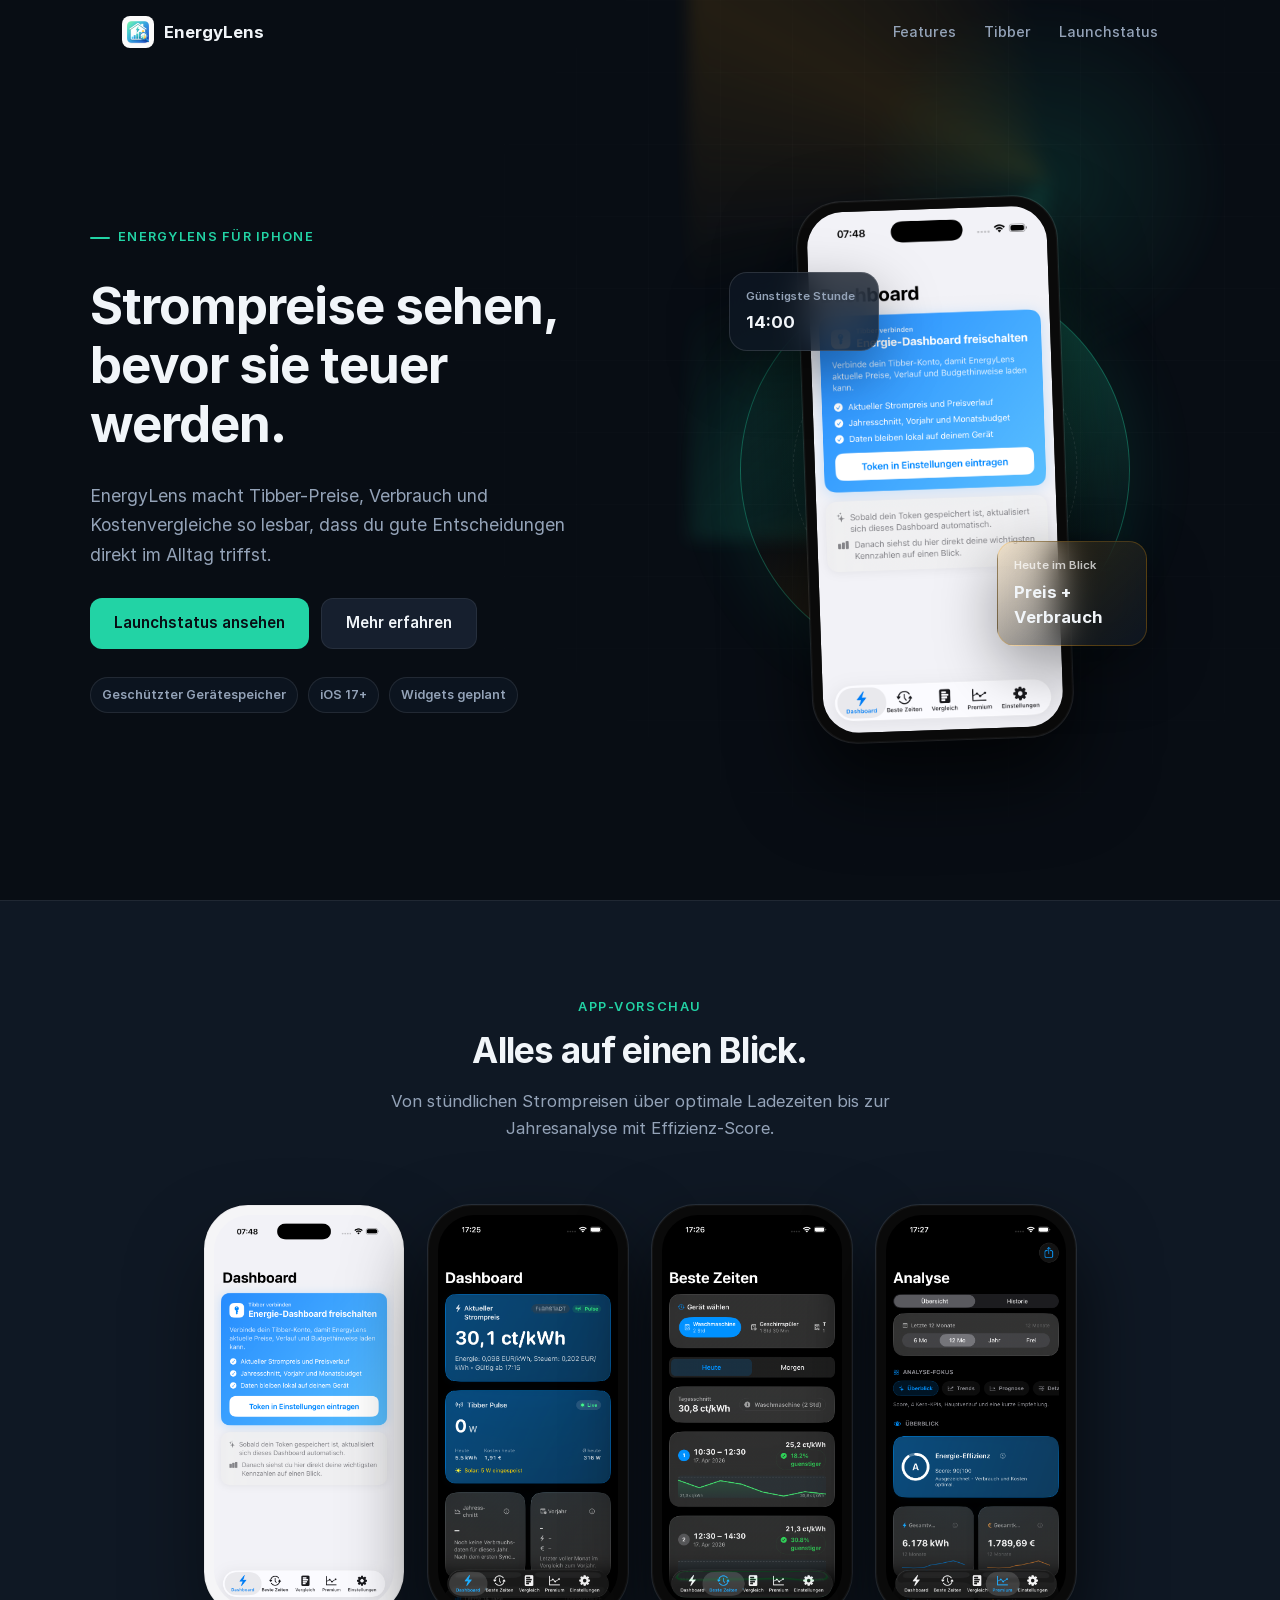
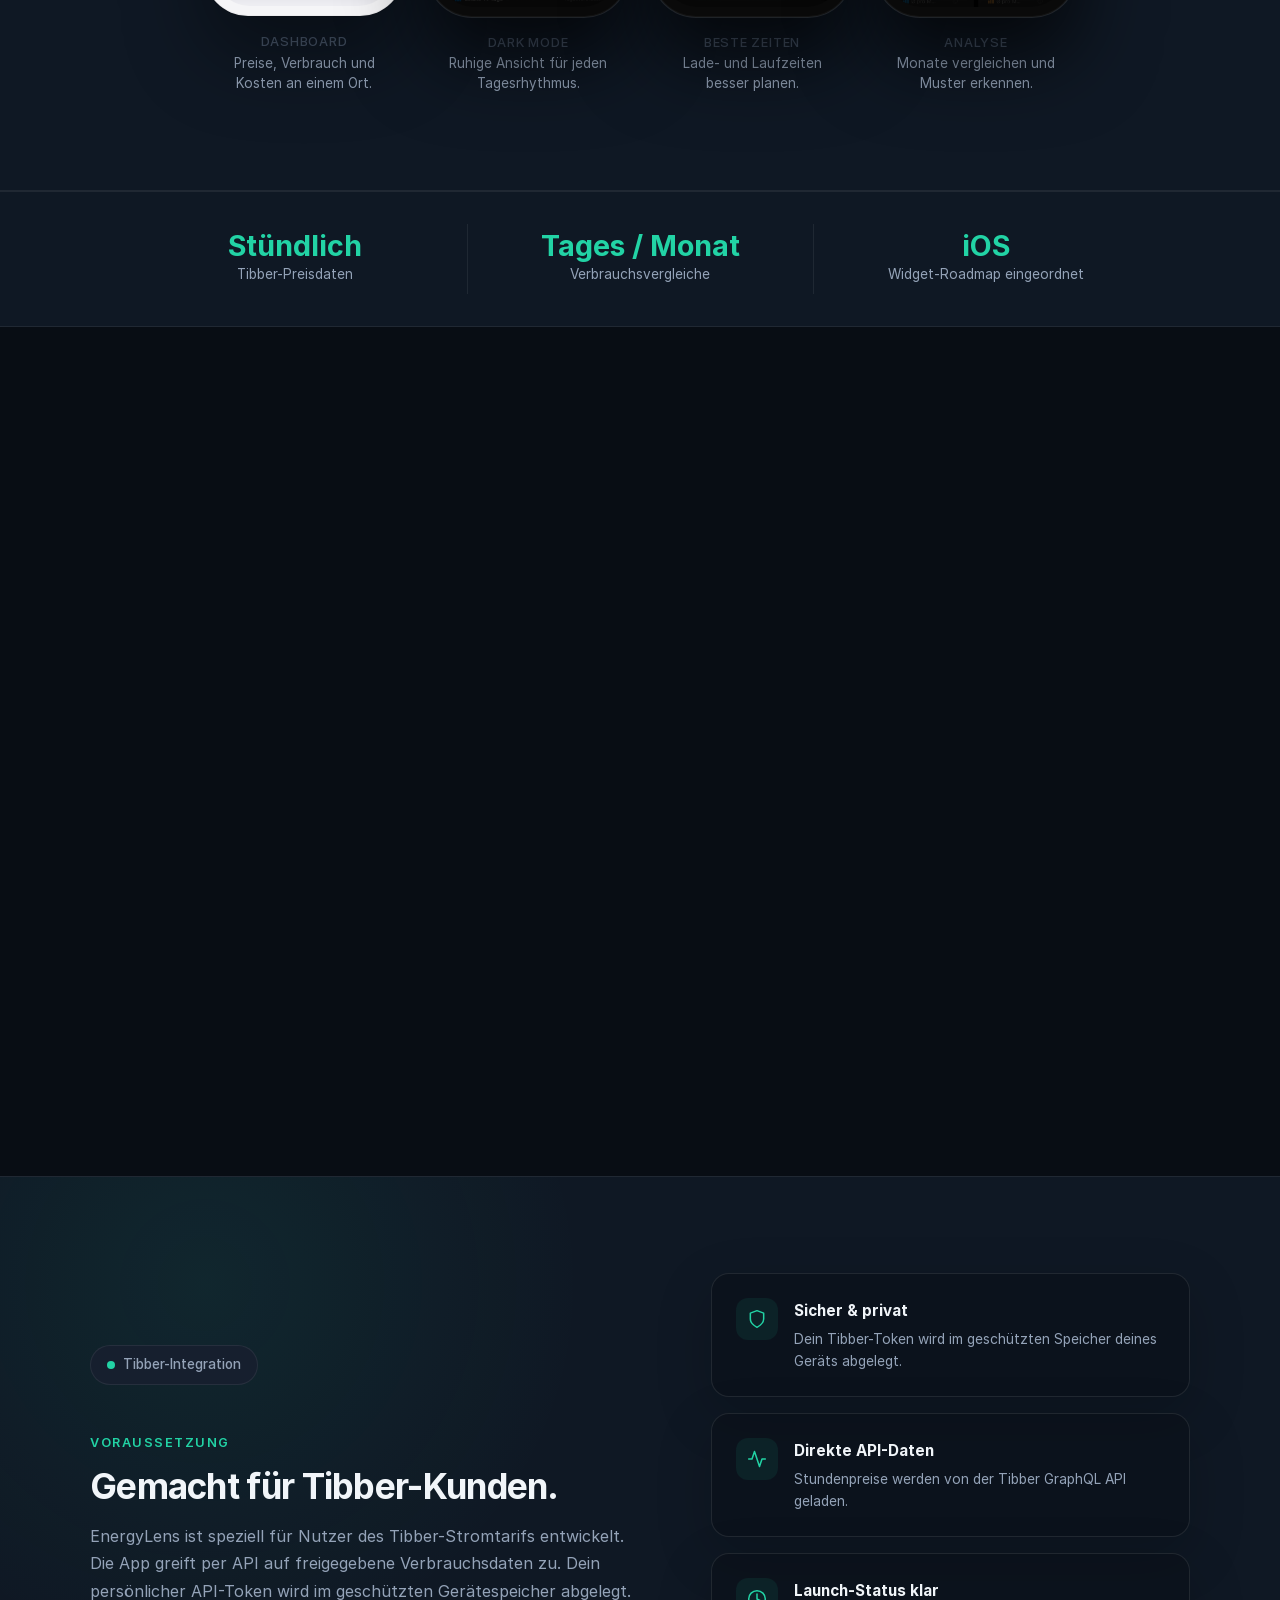
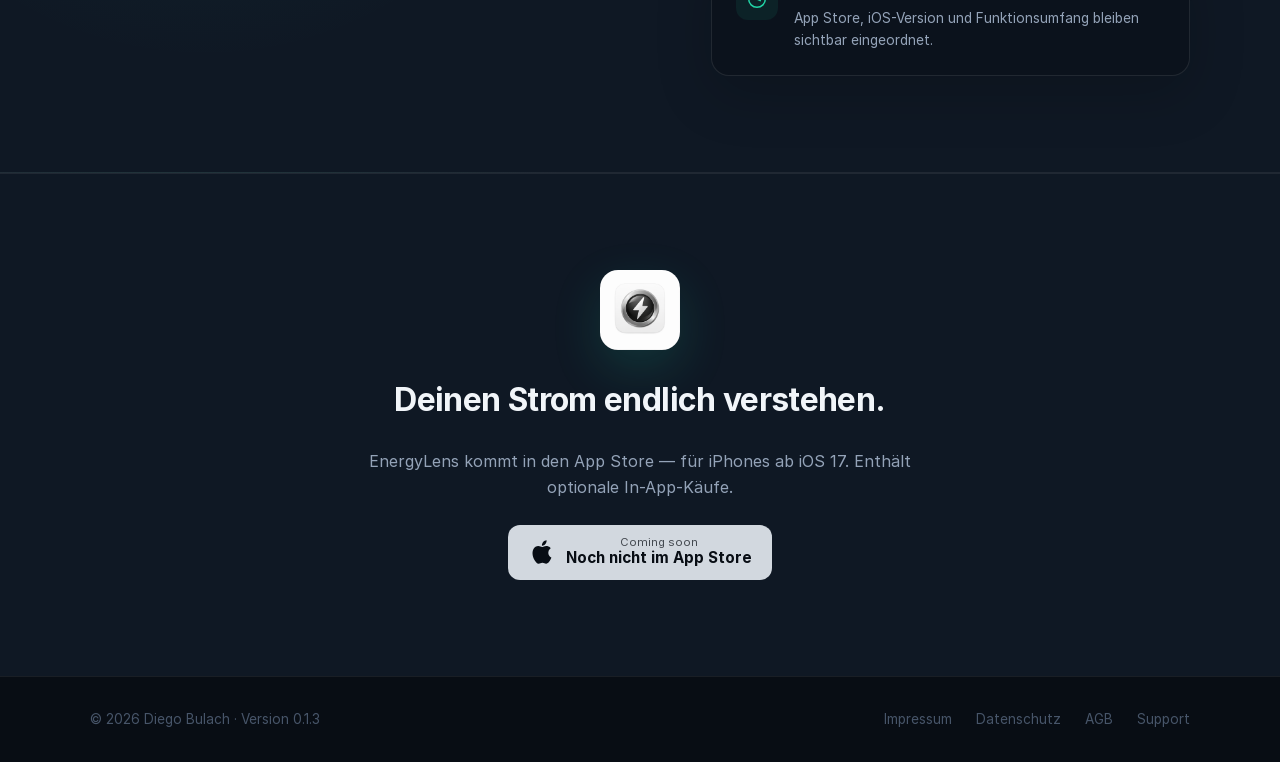
==== site/index.html @ 40bb43a6 "Landingpage für Release 0.1.3 absichern" ====
<!DOCTYPE html>
<html lang="de">
  <head>
    <meta charset="UTF-8" />
    <meta name="viewport" content="width=device-width, initial-scale=1.0" />
    <title>EnergyLens — Strompreise und Verbrauch verstehen</title>
    <meta name="description" content="EnergyLens bereitet stündliche Tibber-Preise sowie Verbrauchs- und Kostendaten verständlich auf. Die iPhone-App befindet sich vor dem App-Store-Launch." />
    <meta name="robots" content="index, follow" />
    <link rel="icon" href="./assets/images/app-icon-new.png" type="image/png" />
    <link rel="apple-touch-icon" sizes="180x180" href="/apple-touch-icon.png" />

    <meta property="og:type" content="website" />
    <meta property="og:title" content="EnergyLens — Strompreise verstehen" />
    <meta property="og:description" content="Stündliche Tibber-Preise, Verbrauch und Kosten verständlich aufbereitet. EnergyLens für iPhone ist noch nicht im App Store." />
    <meta property="og:locale" content="de_DE" />
    <meta property="og:image" content="./assets/images/energylens-social-preview.png" />
    <meta property="og:image:width" content="1200" />
    <meta property="og:image:height" content="630" />
    <meta property="og:image:alt" content="EnergyLens App-Icon und Dashboard auf dunkelblauem Hintergrund" />
    <meta name="twitter:card" content="summary_large_image" />
    <meta name="twitter:title" content="EnergyLens — Strompreise verstehen" />
    <meta name="twitter:description" content="Stündliche Tibber-Preise, Verbrauch und Kosten verständlich aufbereitet." />
    <meta name="twitter:image" content="./assets/images/energylens-social-preview.png" />

    <link rel="stylesheet" href="./assets/css/styles.css" />
  </head>
  <body>
    <header class="site-nav" id="nav">
      <div class="site-nav__inner">
        <a class="nav-brand" href="./" aria-label="EnergyLens Startseite">
          <img src="./assets/images/app-icon-new.png" alt="EnergyLens Icon" />
          <span>EnergyLens</span>
        </a>
        <nav class="nav-links" aria-label="Hauptnavigation">
          <a href="#features">Features</a>
          <a href="#tibber">Tibber</a>
          <a href="#launch-status">Launchstatus</a>
        </nav>
      </div>
    </header>

    <main>
      <!-- Hero -->
      <section class="hero">
        <div class="hero-inner">
          <div class="hero-copy">
            <span class="hero-eyebrow">EnergyLens für iPhone</span>
            <h1>Strompreise sehen, bevor sie teuer werden.</h1>
            <p class="hero-sub">
              EnergyLens macht Tibber-Preise, Verbrauch und Kostenvergleiche
              so lesbar, dass du gute Entscheidungen direkt im Alltag triffst.
            </p>
            <div class="hero-actions">
              <a class="button button-primary" href="#launch-status">Launchstatus ansehen</a>
              <a class="button button-secondary" href="#features">Mehr erfahren</a>
            </div>
            <div class="hero-proof" aria-label="Produktvertrauen">
              <span>Geschützter Gerätespeicher</span>
              <span>iOS 17+</span>
              <span>Widgets geplant</span>
            </div>
          </div>
          <div class="hero-visual">
            <div class="hero-device-stage">
              <div class="hero-meter-card hero-meter-card--price">
                <span>Günstigste Stunde</span>
                <strong>14:00</strong>
              </div>
              <div class="hero-meter-card hero-meter-card--saving">
                <span>Heute im Blick</span>
                <strong>Preis + Verbrauch</strong>
              </div>
              <div class="phone-frame hero-phone">
                <img class="phone-screenshot" src="./assets/images/screenshot-dashboard.png" alt="EnergyLens Dashboard" />
              </div>
            </div>
          </div>
        </div>
      </section>

      <!-- App Preview -->
      <section class="section preview-section">
        <div class="section-inner">
          <div class="section-header reveal">
            <p class="section-kicker">App-Vorschau</p>
            <h2>Alles auf einen Blick.</h2>
            <p class="section-subtitle">Von stündlichen Strompreisen über optimale Ladezeiten bis zur Jahresanalyse mit Effizienz-Score.</p>
          </div>
          <div class="preview-grid reveal">
            <div class="preview-item">
              <div class="phone-frame phone-light">
                <img class="phone-screenshot" src="./assets/images/screenshot-dashboard.png" alt="EnergyLens Light Mode" />
              </div>
              <div class="preview-copy">
                <p class="preview-label">Dashboard</p>
                <span>Preise, Verbrauch und Kosten an einem Ort.</span>
              </div>
            </div>
            <div class="preview-item">
              <div class="phone-frame">
                <img class="phone-screenshot" src="./assets/images/screenshot-dashboard-dark.png" alt="EnergyLens Dark Mode" />
              </div>
              <div class="preview-copy">
                <p class="preview-label">Dark Mode</p>
                <span>Ruhige Ansicht für jeden Tagesrhythmus.</span>
              </div>
            </div>
            <div class="preview-item">
              <div class="phone-frame">
                <img class="phone-screenshot" src="./assets/images/screenshot-beste-zeiten.png" alt="EnergyLens Beste Zeiten" />
              </div>
              <div class="preview-copy">
                <p class="preview-label">Beste Zeiten</p>
                <span>Lade- und Laufzeiten besser planen.</span>
              </div>
            </div>
            <div class="preview-item">
              <div class="phone-frame">
                <img class="phone-screenshot" src="./assets/images/screenshot-analyse.png" alt="EnergyLens Analyse" />
              </div>
              <div class="preview-copy">
                <p class="preview-label">Analyse</p>
                <span>Monate vergleichen und Muster erkennen.</span>
              </div>
            </div>
          </div>
        </div>
      </section>

      <!-- Stats -->
      <div class="stats-bar">
        <div class="stats-bar__inner">
          <div class="stat-item">
            <span class="stat-number">Stündlich</span>
            <span class="stat-label">Tibber-Preisdaten</span>
          </div>
          <div class="stat-item">
            <span class="stat-number">Tages / Monat</span>
            <span class="stat-label">Verbrauchsvergleiche</span>
          </div>
          <div class="stat-item">
            <span class="stat-number">iOS</span>
            <span class="stat-label">Widget-Roadmap eingeordnet</span>
          </div>
        </div>
      </div>

      <!-- Features -->
      <section class="section" id="features">
        <div class="section-inner">
          <div class="section-header reveal">
            <p class="section-kicker">Features</p>
            <h2>Alles was du über deinen Strom wissen musst.</h2>
            <p class="section-subtitle">
              Keine Ingenieurskenntnisse nötig — EnergyLens übersetzt
              deine Energiedaten in klare, verständliche Einblicke.
            </p>
          </div>
          <div class="feature-grid">
            <article class="feature-card reveal">
              <div class="feature-icon">
                <svg viewBox="0 0 24 24"><polyline points="22 12 18 12 15 21 9 3 6 12 2 12"/></svg>
              </div>
              <h3>Stündliche Strompreise</h3>
              <p>Die von Tibber bereitgestellten Stundenpreise im Blick — damit du weißt, wann Strom günstig ist und wann du lieber wartest.</p>
            </article>
            <article class="feature-card reveal">
              <div class="feature-icon">
                <svg viewBox="0 0 24 24"><rect x="3" y="3" width="18" height="18" rx="2"/><path d="M3 9h18M9 21V9"/></svg>
              </div>
              <h3>Klare Visualisierungen</h3>
              <p>Verbrauch und Kosten als übersichtliche Charts — kein Zahlendschungel, sondern sofort lesbare Diagramme.</p>
            </article>
            <article class="feature-card reveal">
              <div class="feature-icon">
                <svg viewBox="0 0 24 24"><path d="M8 6h13M8 12h13M8 18h13M3 6h.01M3 12h.01M3 18h.01"/></svg>
              </div>
              <h3>Tages- und Monatsvergleiche</h3>
              <p>Wie entwickeln sich deine Kosten? Vergleiche Tage, Wochen und Monate auf einen Blick und erkenne Muster früh.</p>
            </article>
            <article class="feature-card reveal">
              <div class="feature-icon">
                <svg viewBox="0 0 24 24"><rect x="2" y="3" width="20" height="14" rx="2"/><path d="M8 21h8M12 17v4"/></svg>
              </div>
              <h3>Widgets in Planung</h3>
              <p>Homescreen-Widgets für Strompreis und Tagesverbrauch sind als nächster Ausbau geplant und werden klar als Roadmap geführt.</p>
            </article>
          </div>
        </div>
      </section>

      <!-- Tibber Integration -->
      <section class="section trust-section" id="tibber">
        <div class="section-inner">
          <div class="trust-layout">
            <div class="reveal">
              <div class="integration-badge">
                <span class="dot"></span>
                Tibber-Integration
              </div>
              <p class="section-kicker">Voraussetzung</p>
              <h2>Gemacht für Tibber-Kunden.</h2>
              <p class="trust-copy">
                EnergyLens ist speziell für Nutzer des Tibber-Stromtarifs entwickelt.
                Die App greift per API auf freigegebene Verbrauchsdaten zu. Dein
                persönlicher API-Token wird im geschützten Gerätespeicher abgelegt.
              </p>
            </div>
            <div class="trust-card-stack reveal">
              <div class="trust-card">
                <div class="trust-icon">
                  <svg width="20" height="20" viewBox="0 0 24 24" fill="none" stroke="var(--accent)" stroke-width="1.8" stroke-linecap="round" stroke-linejoin="round"><path d="M12 22s8-4 8-10V5l-8-3-8 3v7c0 6 8 10 8 10z"/></svg>
                </div>
                <div>
                  <strong>Sicher & privat</strong>
                  <p>Dein Tibber-Token wird im geschützten Speicher deines Geräts abgelegt.</p>
                </div>
              </div>
              <div class="trust-card">
                <div class="trust-icon">
                  <svg width="20" height="20" viewBox="0 0 24 24" fill="none" stroke="var(--accent)" stroke-width="1.8" stroke-linecap="round" stroke-linejoin="round"><polyline points="22 12 18 12 15 21 9 3 6 12 2 12"/></svg>
                </div>
                <div>
                  <strong>Direkte API-Daten</strong>
                  <p>Stundenpreise werden von der Tibber GraphQL API geladen.</p>
                </div>
              </div>
              <div class="trust-card">
                <div class="trust-icon">
                  <svg width="20" height="20" viewBox="0 0 24 24" fill="none" stroke="var(--accent)" stroke-width="1.8" stroke-linecap="round" stroke-linejoin="round"><circle cx="12" cy="12" r="10"/><polyline points="12 6 12 12 16 14"/></svg>
                </div>
                <div>
                  <strong>Launch-Status klar</strong>
                  <p>App Store, iOS-Version und Funktionsumfang bleiben sichtbar eingeordnet.</p>
                </div>
              </div>
            </div>
          </div>
        </div>
      </section>

      <!-- CTA -->
      <section class="cta-section" id="launch-status">
        <div class="cta-inner reveal">
          <img class="cta-icon" src="./assets/images/app-icon.png" alt="EnergyLens" />
          <h2>Deinen Strom endlich verstehen.</h2>
          <p>EnergyLens kommt in den App Store — für iPhones ab iOS 17. Enthält optionale In-App-Käufe.</p>
          <span class="app-store-btn app-store-btn--disabled" role="status" aria-label="EnergyLens ist noch nicht im App Store">
            <svg width="28" height="28" viewBox="0 0 24 24" fill="currentColor" aria-hidden="true">
              <path d="M18.71 19.5c-.83 1.24-1.71 2.45-3.05 2.47-1.34.03-1.77-.79-3.29-.79-1.53 0-2 .77-3.27.82-1.31.05-2.3-1.32-3.14-2.53C4.25 17 2.94 12.45 4.7 9.39c.87-1.52 2.43-2.48 4.12-2.51 1.28-.02 2.5.87 3.29.87.78 0 2.26-1.07 3.8-.91.65.03 2.47.26 3.64 1.98-.09.06-2.17 1.28-2.15 3.81.03 3.02 2.65 4.03 2.68 4.04-.03.07-.42 1.44-1.38 2.83M13 3.5c.73-.83 1.94-1.46 2.94-1.5.13 1.17-.34 2.35-1.04 3.19-.69.85-1.83 1.51-2.95 1.42-.15-1.15.41-2.35 1.05-3.11z"/>
            </svg>
            <div class="btn-label">
              <span class="btn-sub">Coming soon</span>
              <span class="btn-main">Noch nicht im App Store</span>
            </div>
          </span>
        </div>
      </section>
    </main>

    <footer class="site-footer">
      <div class="site-footer__inner">
        <span class="footer-brand">© 2026 Diego Bulach · Version 0.1.3</span>
        <nav class="footer-links" aria-label="Rechtliches">
          <a href="https://flowhrzn.ai/legal/impressum.html">Impressum</a>
          <a href="https://flowhrzn.ai/legal/datenschutz.html">Datenschutz</a>
          <a href="https://flowhrzn.ai/legal/agb.html">AGB</a>
          <a href="./support.html">Support</a>
        </nav>
      </div>
    </footer>

    <script>
      const nav = document.getElementById('nav');
      window.addEventListener('scroll', () => {
        nav.classList.toggle('scrolled', window.scrollY > 32);
      }, { passive: true });

      const observer = new IntersectionObserver(
        (entries) => entries.forEach(e => {
          if (e.isIntersecting) { e.target.classList.add('is-visible'); observer.unobserve(e.target); }
        }),
        { threshold: 0.1 }
      );
      document.querySelectorAll('.reveal').forEach(el => observer.observe(el));
    </script>
  </body>
</html>
---- site/assets/css/styles.css ----
@font-face { font-family: 'Inter'; src: url('../fonts/Inter-Regular.woff2') format('woff2'); font-weight: 400; font-display: swap; }
@font-face { font-family: 'Inter'; src: url('../fonts/Inter-Medium.woff2') format('woff2'); font-weight: 500; font-display: swap; }
@font-face { font-family: 'Inter'; src: url('../fonts/Inter-SemiBold.woff2') format('woff2'); font-weight: 600; font-display: swap; }
@font-face { font-family: 'Inter'; src: url('../fonts/Inter-Bold.woff2') format('woff2'); font-weight: 700; font-display: swap; }

*, *::before, *::after { box-sizing: border-box; margin: 0; padding: 0; }

:root {
  --bg:        #080d14;
  --surface:   #0f1824;
  --surface-2: #161f2e;
  --border:    rgba(255,255,255,0.07);
  --text:      #f1f5f9;
  --text-2:    #94a3b8;
  --muted:     #475569;
  --accent:    #22d3a5;
  --accent-dk: #16a37e;
  --accent-bg: rgba(34,211,165,0.08);
  --accent-line: rgba(34,211,165,0.36);
  --warm:      #f59e0b;
  --warm-bg:   rgba(245,158,11,0.12);
  --font: 'Inter', system-ui, -apple-system, sans-serif;
}

html { scroll-behavior: smooth; }

body {
  background: var(--bg);
  color: var(--text);
  font-family: var(--font);
  font-size: 1rem;
  line-height: 1.6;
  -webkit-font-smoothing: antialiased;
}

/* ── Nav ── */
.site-nav {
  position: fixed;
  top: 0; left: 0; right: 0;
  z-index: 100;
  transition: background 0.3s, border-color 0.3s;
}
.site-nav.scrolled {
  background: rgba(8,13,20,0.85);
  backdrop-filter: blur(16px);
  -webkit-backdrop-filter: blur(16px);
  border-bottom: 1px solid var(--border);
}
.site-nav__inner {
  max-width: 1100px;
  margin: 0 auto;
  padding: 0 32px;
  height: 64px;
  display: flex;
  align-items: center;
  justify-content: space-between;
}
.nav-brand {
  display: flex;
  align-items: center;
  gap: 10px;
  text-decoration: none;
}
.nav-brand img { width: 32px; height: 32px; border-radius: 8px; }
.nav-brand span { font-weight: 700; font-size: 1.05rem; color: var(--text); }
.nav-links {
  display: flex;
  align-items: center;
  gap: 28px;
}
.nav-links a {
  text-decoration: none;
  font-size: 0.9rem;
  font-weight: 500;
  color: var(--text-2);
  transition: color 0.2s;
}
.nav-links a:hover { color: var(--text); }

/* ── Buttons ── */
.button {
  display: inline-flex;
  align-items: center;
  gap: 8px;
  padding: 12px 24px;
  border-radius: 12px;
  font-weight: 600;
  font-size: 0.95rem;
  text-decoration: none;
  border: none;
  cursor: pointer;
  transition: all 0.2s;
}
.button-primary {
  background: var(--accent);
  color: #080d14;
}
.button-primary:hover { background: var(--accent-dk); transform: translateY(-1px); }
.button-secondary {
  background: var(--surface-2);
  color: var(--text);
  border: 1px solid var(--border);
}
.button-secondary:hover { border-color: rgba(255,255,255,0.15); transform: translateY(-1px); }

/* ── Hero ── */
.hero {
  min-height: 100vh;
  display: flex;
  align-items: center;
  position: relative;
  overflow: hidden;
  padding: 120px 32px 80px;
}
.hero::before {
  content: '';
  position: absolute;
  inset: -20% -10% auto auto;
  width: min(720px, 80vw);
  aspect-ratio: 1;
  background:
    radial-gradient(circle at 50% 50%, rgba(34,211,165,0.16), transparent 36%),
    conic-gradient(from 165deg, transparent 0deg, rgba(34,211,165,0.22) 44deg, transparent 86deg, rgba(245,158,11,0.16) 132deg, transparent 190deg);
  filter: blur(8px);
  opacity: 0.72;
  pointer-events: none;
}
.hero::after {
  content: '';
  position: absolute;
  inset: 0;
  background:
    linear-gradient(rgba(255,255,255,0.025) 1px, transparent 1px),
    linear-gradient(90deg, rgba(255,255,255,0.025) 1px, transparent 1px);
  background-size: 72px 72px;
  mask-image: radial-gradient(circle at 72% 40%, black 0%, transparent 58%);
  pointer-events: none;
}
.hero-glow {
  position: absolute;
  top: -200px; left: 50%;
  transform: translateX(-50%);
  width: 800px; height: 600px;
  background: radial-gradient(ellipse at center, rgba(34,211,165,0.12) 0%, transparent 70%);
  pointer-events: none;
}
.hero-inner {
  max-width: 1100px;
  margin: 0 auto;
  display: grid;
  grid-template-columns: 1fr 1fr;
  gap: 80px;
  align-items: center;
  width: 100%;
  position: relative;
  z-index: 1;
}
.hero-copy { display: flex; flex-direction: column; gap: 28px; }
.hero-eyebrow {
  display: inline-flex;
  align-items: center;
  gap: 8px;
  font-size: 0.8rem;
  font-weight: 600;
  letter-spacing: 0.1em;
  text-transform: uppercase;
  color: var(--accent);
}
.hero-eyebrow::before {
  content: '';
  width: 20px; height: 2px;
  background: var(--accent);
  border-radius: 2px;
}
.hero h1 {
  font-size: clamp(2.2rem, 4vw, 3.2rem);
  font-weight: 700;
  line-height: 1.15;
  letter-spacing: -0.02em;
}
.hero h1 em {
  font-style: normal;
  color: var(--accent);
}
.hero-sub {
  font-size: 1.1rem;
  color: var(--text-2);
  line-height: 1.7;
  max-width: 480px;
}
.hero-actions { display: flex; gap: 12px; flex-wrap: wrap; }

.hero-proof {
  display: flex;
  flex-wrap: wrap;
  gap: 10px;
  max-width: 520px;
}
.hero-proof span {
  display: inline-flex;
  align-items: center;
  min-height: 34px;
  padding: 7px 11px;
  border: 1px solid rgba(255,255,255,0.09);
  border-radius: 999px;
  background: rgba(15,24,36,0.72);
  color: var(--text-2);
  font-size: 0.78rem;
  font-weight: 600;
}

.app-store-btn {
  display: inline-flex;
  align-items: center;
  gap: 10px;
  background: var(--text);
  color: var(--bg);
  padding: 12px 20px;
  border-radius: 12px;
  text-decoration: none;
  transition: all 0.2s;
}
.app-store-btn:hover { transform: translateY(-1px); opacity: 0.9; }
.app-store-btn--disabled {
  cursor: default;
  background: color-mix(in srgb, var(--text) 82%, var(--muted));
}
.app-store-btn--disabled:hover { transform: none; opacity: 1; }
.app-store-btn .btn-label { display: flex; flex-direction: column; }
.app-store-btn .btn-sub { font-size: 0.7rem; font-weight: 400; opacity: 0.7; line-height: 1; }
.app-store-btn .btn-main { font-size: 0.95rem; font-weight: 700; line-height: 1.3; }

.support-page {
  min-height: calc(100vh - 150px);
  padding: 150px 24px 80px;
}
.support-card {
  width: min(720px, 100%);
  margin: 0 auto;
  padding: clamp(28px, 5vw, 56px);
  border: 1px solid var(--border);
  border-radius: 24px;
  background: var(--surface);
}
.support-card h1 { margin: 12px 0 18px; font-size: clamp(2.2rem, 6vw, 4rem); }
.support-card p { color: var(--text-2); line-height: 1.7; }
.support-card .button { margin-top: 18px; }

.hero-visual {
  display: flex;
  justify-content: center;
  align-items: center;
  position: relative;
}
.hero-device-stage {
  position: relative;
  width: min(420px, 100%);
  min-height: 560px;
  display: flex;
  align-items: center;
  justify-content: center;
}
.hero-device-stage::before,
.hero-device-stage::after {
  content: '';
  position: absolute;
  inset: 50% auto auto 50%;
  transform: translate(-50%, -50%);
  border-radius: 50%;
  pointer-events: none;
}
.hero-device-stage::before {
  width: 390px;
  aspect-ratio: 1;
  border: 1px solid var(--accent-line);
  background:
    radial-gradient(circle at 50% 50%, rgba(34,211,165,0.12), transparent 57%),
    conic-gradient(from 24deg, rgba(34,211,165,0.32), transparent 28%, rgba(245,158,11,0.18), transparent 64%, rgba(34,211,165,0.24));
  box-shadow: 0 0 70px rgba(34,211,165,0.12);
}
.hero-device-stage::after {
  width: 285px;
  aspect-ratio: 1;
  border: 1px dashed rgba(255,255,255,0.12);
}
.hero-phone {
  width: 282px;
  transform: rotate(-2deg);
}
.hero-meter-card {
  position: absolute;
  z-index: 3;
  width: 150px;
  padding: 14px 16px;
  border: 1px solid rgba(255,255,255,0.12);
  border-radius: 18px;
  background: rgba(15,24,36,0.78);
  backdrop-filter: blur(18px);
  -webkit-backdrop-filter: blur(18px);
  box-shadow: 0 22px 60px rgba(0,0,0,0.36);
}
.hero-meter-card span {
  display: block;
  color: var(--text-2);
  font-size: 0.72rem;
  font-weight: 600;
  margin-bottom: 5px;
}
.hero-meter-card strong {
  color: var(--text);
  font-size: 1.05rem;
  line-height: 1.25;
}
.hero-meter-card--price {
  top: 82px;
  left: 4px;
}
.hero-meter-card--saving {
  right: -2px;
  bottom: 104px;
  border-color: rgba(245,158,11,0.24);
  background: linear-gradient(135deg, rgba(245,158,11,0.16), rgba(15,24,36,0.82));
}
.hero-meter-card--saving span {
  color: rgba(255,255,255,0.72);
}
.phone-mockup {
  position: relative;
  display: flex;
  justify-content: center;
}
.phone-glow {
  position: absolute;
  top: 10%; left: 50%;
  transform: translateX(-50%);
  width: 300px; height: 400px;
  background: radial-gradient(ellipse at center, rgba(34,211,165,0.18) 0%, transparent 70%);
  pointer-events: none;
  animation: pulse-glow 3s ease-in-out infinite;
}
@keyframes pulse-glow {
  0%, 100% { opacity: 0.6; }
  50% { opacity: 1; }
}
.phone-frame {
  position: relative;
  z-index: 1;
  width: 260px;
  background: #0a0a0a;
  border-radius: 44px;
  padding: 10px;
  box-shadow:
    0 0 0 1px rgba(255,255,255,0.1),
    0 40px 80px rgba(0,0,0,0.7),
    inset 0 0 0 1px rgba(255,255,255,0.04);
}
.phone-screenshot {
  width: 100%;
  border-radius: 36px;
  display: block;
}

/* ── App Preview ── */
.preview-section {
  padding-top: 0;
  background: var(--surface);
  border-top: 1px solid var(--border);
  border-bottom: 1px solid var(--border);
}
.preview-grid {
  display: flex;
  justify-content: center;
  gap: 24px;
  flex-wrap: wrap;
}
.preview-item {
  display: flex;
  flex-direction: column;
  align-items: center;
  gap: 16px;
}
.preview-item .phone-frame {
  width: 200px;
}
.phone-light {
  background: #f5f5f7;
  box-shadow:
    0 0 0 1px rgba(0,0,0,0.1),
    0 40px 80px rgba(0,0,0,0.4),
    inset 0 0 0 1px rgba(0,0,0,0.04);
}
.preview-label {
  font-size: 0.8rem;
  font-weight: 500;
  color: var(--muted);
  letter-spacing: 0.06em;
  text-transform: uppercase;
}
.preview-copy {
  text-align: center;
  max-width: 180px;
}
.preview-copy span {
  display: block;
  color: var(--text-2);
  font-size: 0.84rem;
  line-height: 1.5;
}

/* ── Stats bar ── */
.stats-bar {
  background: var(--surface);
  border-top: 1px solid var(--border);
  border-bottom: 1px solid var(--border);
}
.stats-bar__inner {
  max-width: 1100px;
  margin: 0 auto;
  padding: 32px;
  display: grid;
  grid-template-columns: repeat(3, 1fr);
  gap: 0;
}
.stat-item {
  display: flex;
  flex-direction: column;
  align-items: center;
  gap: 4px;
  padding: 8px 0;
}
.stat-item + .stat-item {
  border-left: 1px solid var(--border);
}
.stat-number {
  font-size: 1.8rem;
  font-weight: 700;
  color: var(--accent);
  line-height: 1;
}
.stat-label {
  font-size: 0.85rem;
  color: var(--text-2);
  text-align: center;
}

/* ── Sections ── */
.section {
  padding: 96px 32px;
}
.section-inner {
  max-width: 1100px;
  margin: 0 auto;
}
.section-header {
  text-align: center;
  margin-bottom: 64px;
}
.section-kicker {
  font-size: 0.8rem;
  font-weight: 600;
  letter-spacing: 0.12em;
  text-transform: uppercase;
  color: var(--accent);
  margin-bottom: 12px;
}
.section h2 {
  font-size: clamp(1.6rem, 3vw, 2.2rem);
  font-weight: 700;
  letter-spacing: -0.02em;
  line-height: 1.2;
}
.section-subtitle {
  margin-top: 16px;
  font-size: 1.05rem;
  color: var(--text-2);
  max-width: 560px;
  margin-left: auto;
  margin-right: auto;
}

/* ── Feature grid ── */
.feature-grid {
  display: grid;
  grid-template-columns: repeat(2, 1fr);
  gap: 20px;
}
.feature-card {
  background: var(--surface);
  border: 1px solid var(--border);
  border-radius: 20px;
  padding: 32px;
  transition: border-color 0.2s, transform 0.2s;
}
.feature-card:hover {
  border-color: rgba(34,211,165,0.25);
  transform: translateY(-2px);
}
.feature-icon {
  width: 44px; height: 44px;
  background: var(--accent-bg);
  border-radius: 12px;
  display: flex;
  align-items: center;
  justify-content: center;
  margin-bottom: 20px;
}
.feature-icon svg {
  width: 22px; height: 22px;
  stroke: var(--accent);
  fill: none;
  stroke-width: 1.8;
  stroke-linecap: round;
  stroke-linejoin: round;
}
.feature-card h3 {
  font-size: 1.05rem;
  font-weight: 600;
  margin-bottom: 10px;
}
.feature-card p {
  font-size: 0.9rem;
  color: var(--text-2);
  line-height: 1.65;
}

/* ── Tibber badge ── */
.integration-badge {
  display: inline-flex;
  align-items: center;
  gap: 8px;
  background: var(--surface-2);
  border: 1px solid var(--border);
  border-radius: 100px;
  padding: 8px 16px;
  font-size: 0.85rem;
  font-weight: 500;
  color: var(--text-2);
  margin-bottom: 48px;
}
.integration-badge span.dot {
  width: 8px; height: 8px;
  border-radius: 50%;
  background: var(--accent);
  flex-shrink: 0;
}
.trust-section {
  background:
    radial-gradient(circle at 16% 18%, rgba(34,211,165,0.08), transparent 32%),
    var(--surface);
  border-top: 1px solid var(--border);
  border-bottom: 1px solid var(--border);
}
.trust-layout {
  display: grid;
  grid-template-columns: minmax(0, 1fr) minmax(320px, 0.86fr);
  gap: 64px;
  align-items: center;
}
.trust-copy {
  color: var(--text-2);
  line-height: 1.7;
  margin-top: 16px;
}
.trust-card-stack {
  display: flex;
  flex-direction: column;
  gap: 16px;
}
.trust-card {
  display: flex;
  gap: 16px;
  align-items: flex-start;
  padding: 24px;
  border: 1px solid rgba(255,255,255,0.09);
  border-radius: 18px;
  background: rgba(8,13,20,0.42);
  box-shadow: 0 18px 56px rgba(0,0,0,0.18);
}
.trust-icon {
  width: 42px;
  height: 42px;
  border-radius: 12px;
  background: var(--accent-bg);
  display: flex;
  align-items: center;
  justify-content: center;
  flex-shrink: 0;
}
.trust-card strong {
  font-size: 0.95rem;
}
.trust-card p {
  color: var(--text-2);
  font-size: 0.86rem;
  margin-top: 4px;
}

/* ── CTA section ── */
.cta-section {
  background: var(--surface);
  border-top: 1px solid var(--border);
}
.cta-inner {
  max-width: 680px;
  margin: 0 auto;
  padding: 96px 32px;
  text-align: center;
  display: flex;
  flex-direction: column;
  align-items: center;
  gap: 24px;
}
.cta-inner h2 {
  font-size: clamp(1.6rem, 3vw, 2rem);
  font-weight: 700;
  letter-spacing: -0.02em;
}
.cta-inner p { color: var(--text-2); font-size: 1rem; }
.cta-icon {
  width: 80px;
  height: 80px;
  border-radius: 18px;
  box-shadow: 0 18px 50px rgba(34,211,165,0.16);
}

/* ── Footer ── */
.site-footer {
  border-top: 1px solid var(--border);
  padding: 32px;
}
.site-footer__inner {
  max-width: 1100px;
  margin: 0 auto;
  display: flex;
  align-items: center;
  justify-content: space-between;
  gap: 16px;
  flex-wrap: wrap;
}
.footer-brand { font-size: 0.85rem; color: var(--muted); }
.footer-links { display: flex; gap: 24px; flex-wrap: wrap; }
.footer-links a {
  text-decoration: none;
  font-size: 0.85rem;
  color: var(--muted);
  transition: color 0.2s;
}
.footer-links a:hover { color: var(--text-2); }

/* ── Scroll reveal ── */
.reveal {
  opacity: 0;
  transform: translateY(24px);
  transition: opacity 0.6s ease, transform 0.6s ease;
}
.reveal.is-visible {
  opacity: 1;
  transform: none;
}

/* ── Responsive ── */
@media (max-width: 768px) {
  .hero-inner { grid-template-columns: 1fr; gap: 48px; text-align: center; }
  .hero-copy { align-items: center; }
  .hero-sub { text-align: center; }
  .hero-visual { order: -1; }
  .hero-device-stage { min-height: 460px; width: min(360px, 100%); }
  .hero-device-stage::before { width: 320px; }
  .hero-device-stage::after { width: 230px; }
  .hero-phone { width: 228px; }
  .hero-meter-card { width: 132px; padding: 11px 12px; }
  .hero-meter-card--price { top: 50px; left: 0; }
  .hero-meter-card--saving { right: 0; bottom: 72px; }
  .hero-proof { justify-content: center; }
  .app-icon { width: 160px; height: 160px; border-radius: 36px; }
  .feature-grid { grid-template-columns: 1fr; }
  .trust-layout { grid-template-columns: 1fr; gap: 40px; }
  .trust-section .reveal { text-align: left; }
  .stats-bar__inner { grid-template-columns: 1fr; gap: 24px; }
  .stat-item + .stat-item { border-left: none; border-top: 1px solid var(--border); padding-top: 24px; }
  .site-nav__inner { padding: 0 20px; }
  .section { padding: 64px 20px; }
  .nav-links { gap: 16px; }
}

@media (max-width: 460px) {
  .hero { padding-left: 20px; padding-right: 20px; }
  .hero-actions { justify-content: center; }
  .hero-device-stage { min-height: 420px; }
  .hero-meter-card {
    position: relative;
    inset: auto;
    width: 100%;
    max-width: 228px;
  }
  .hero-meter-card--price,
  .hero-meter-card--saving {
    position: absolute;
    left: 50%;
    right: auto;
    transform: translateX(-50%);
  }
  .hero-meter-card--price { top: 0; }
  .hero-meter-card--saving { bottom: 0; }
  .phone-frame { border-radius: 36px; }
  .phone-screenshot { border-radius: 28px; }
  .nav-links { display: none; }
}
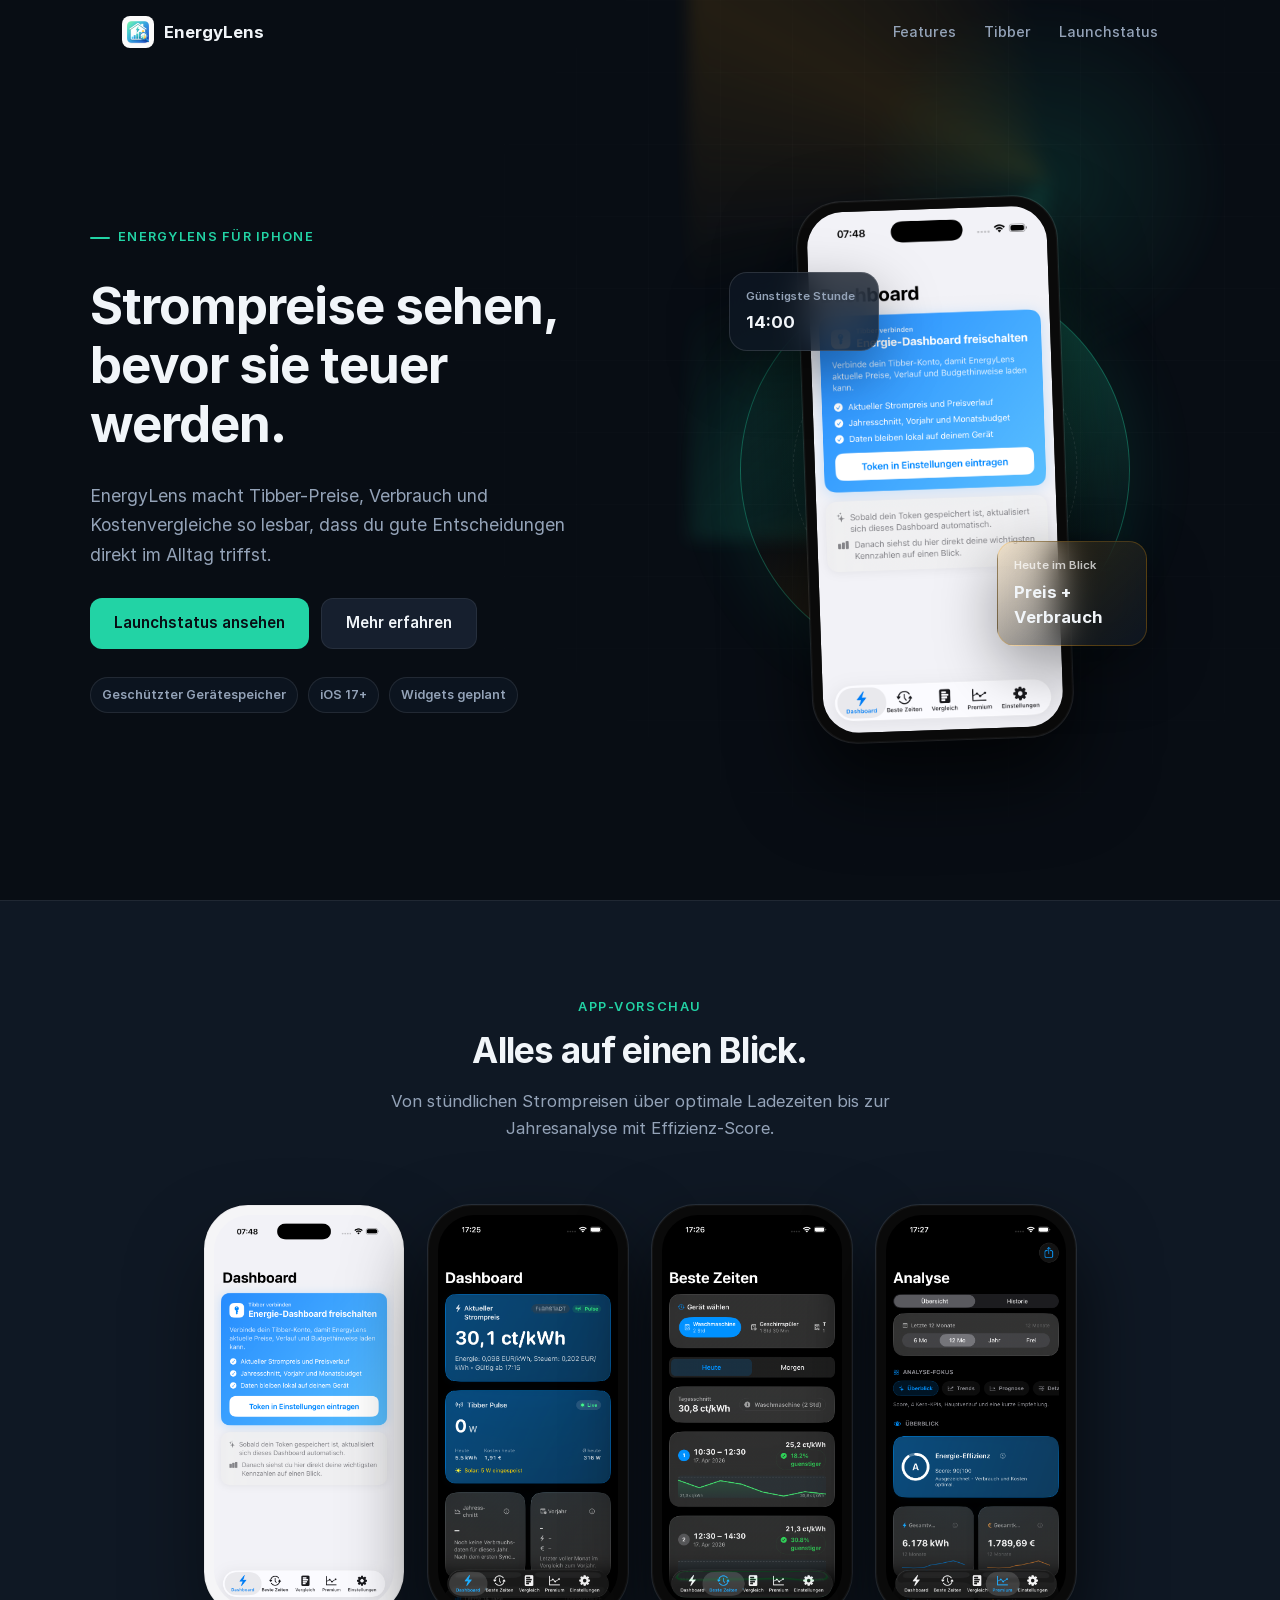
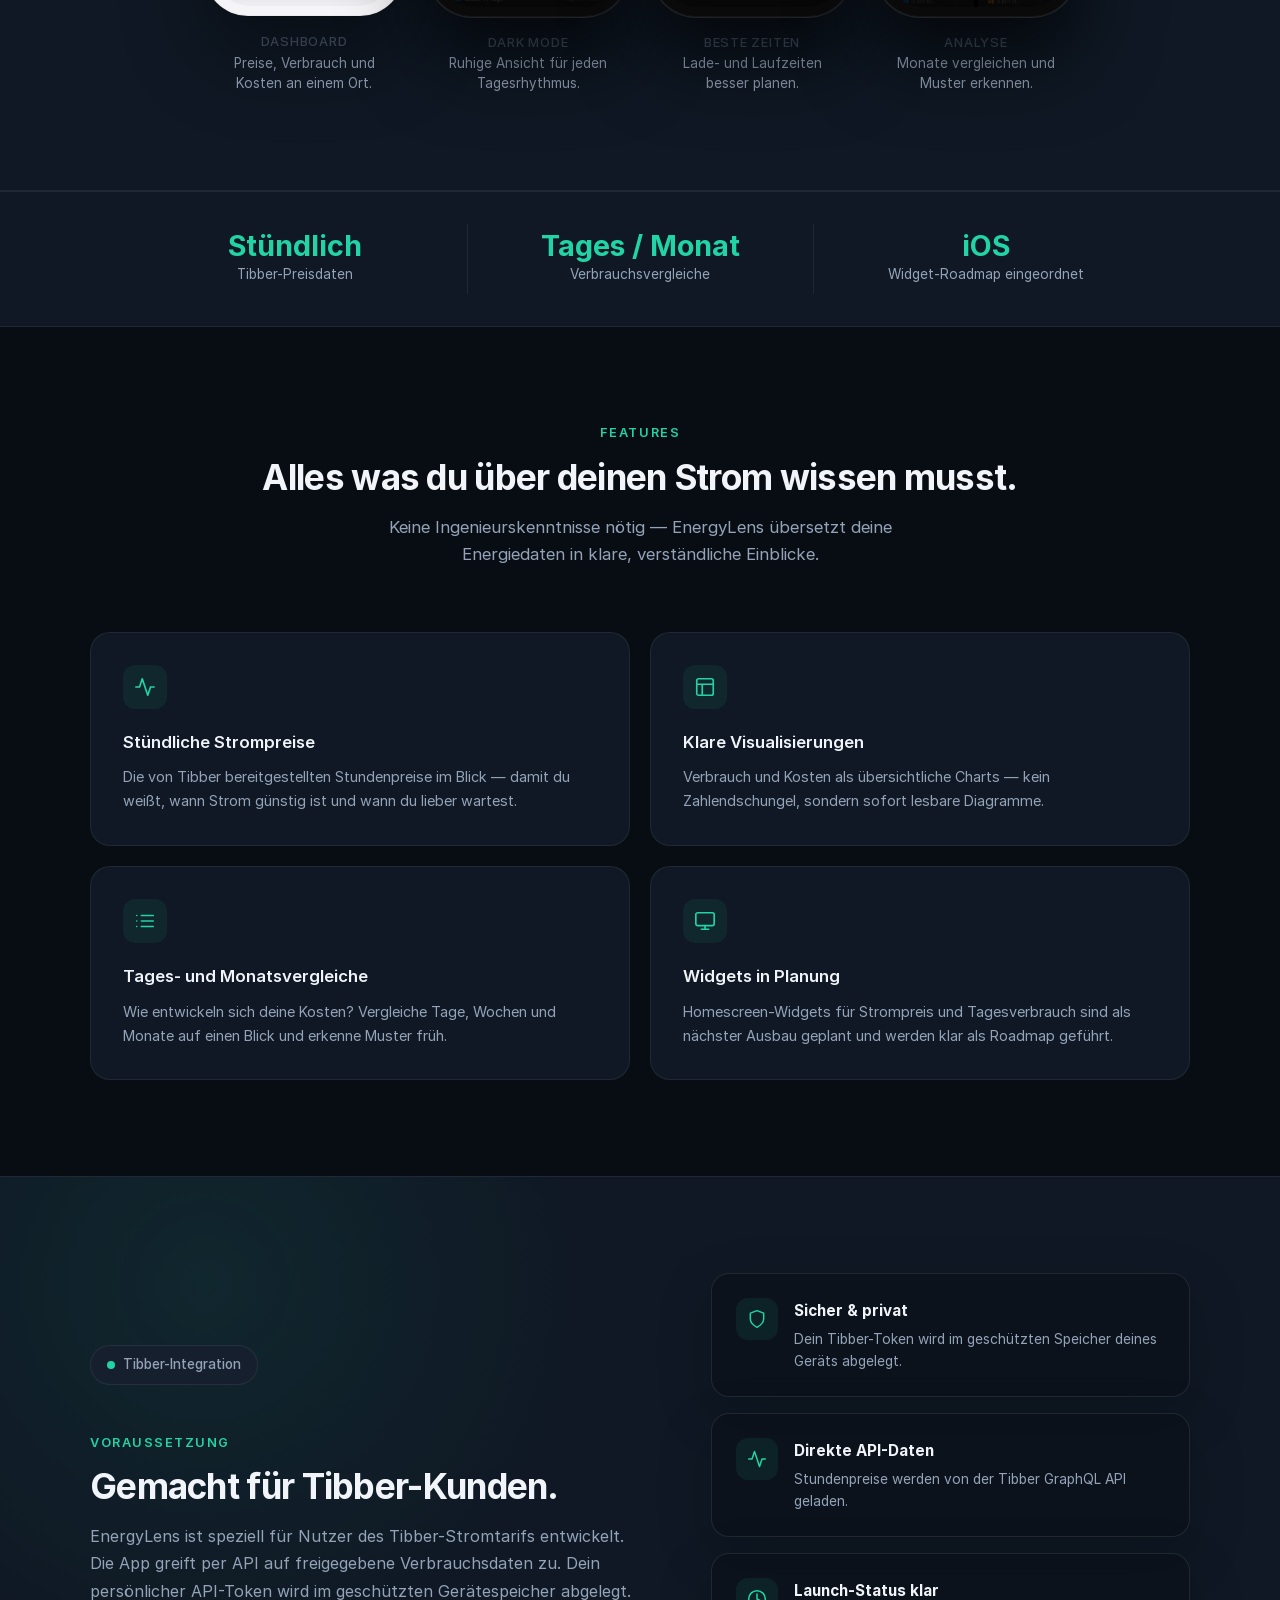
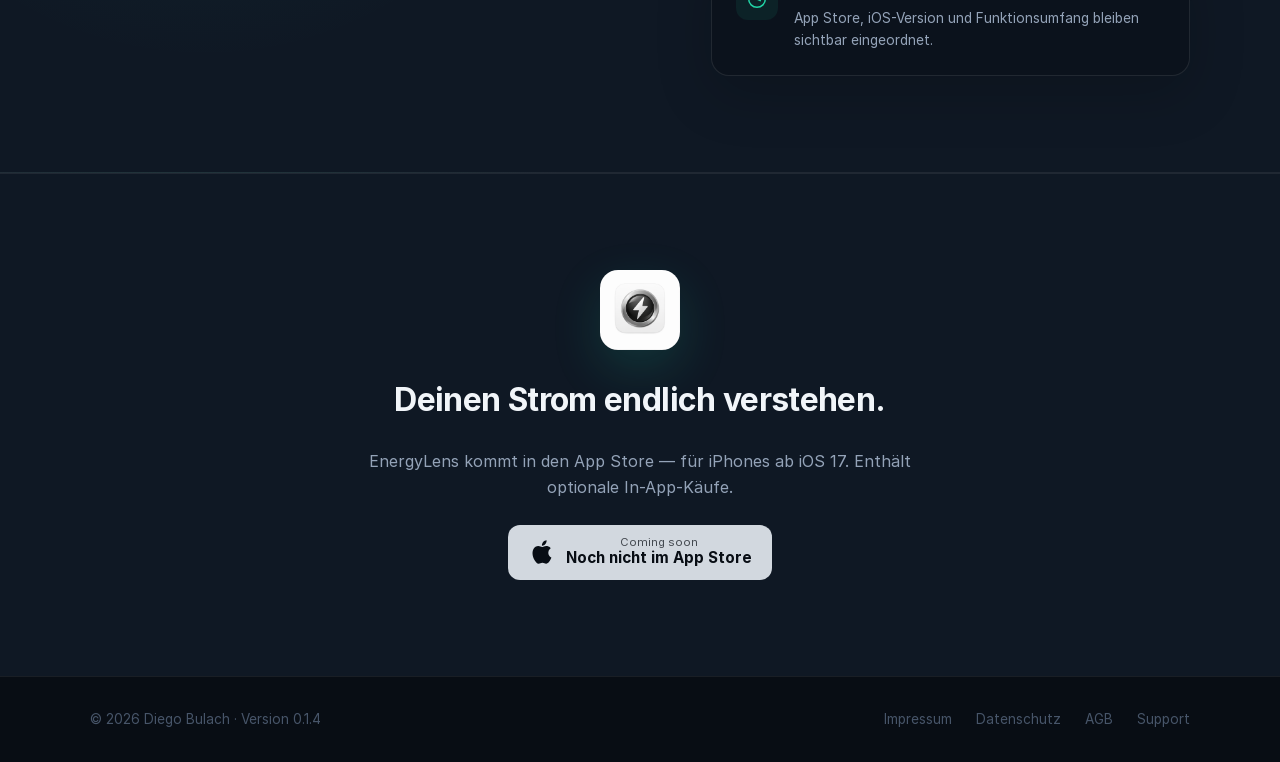
==== commit 3981ea45: "Document EnergyLens deployment and public URLs" ====
--- a/site/index.html
+++ b/site/index.html
@@ -260,7 +260,7 @@
 
     <footer class="site-footer">
       <div class="site-footer__inner">
-        <span class="footer-brand">© 2026 Diego Bulach · Version 0.1.3</span>
+        <span class="footer-brand">© 2026 Diego Bulach · Version 0.1.4</span>
         <nav class="footer-links" aria-label="Rechtliches">
           <a href="https://flowhrzn.ai/legal/impressum.html">Impressum</a>
           <a href="https://flowhrzn.ai/legal/datenschutz.html">Datenschutz</a>
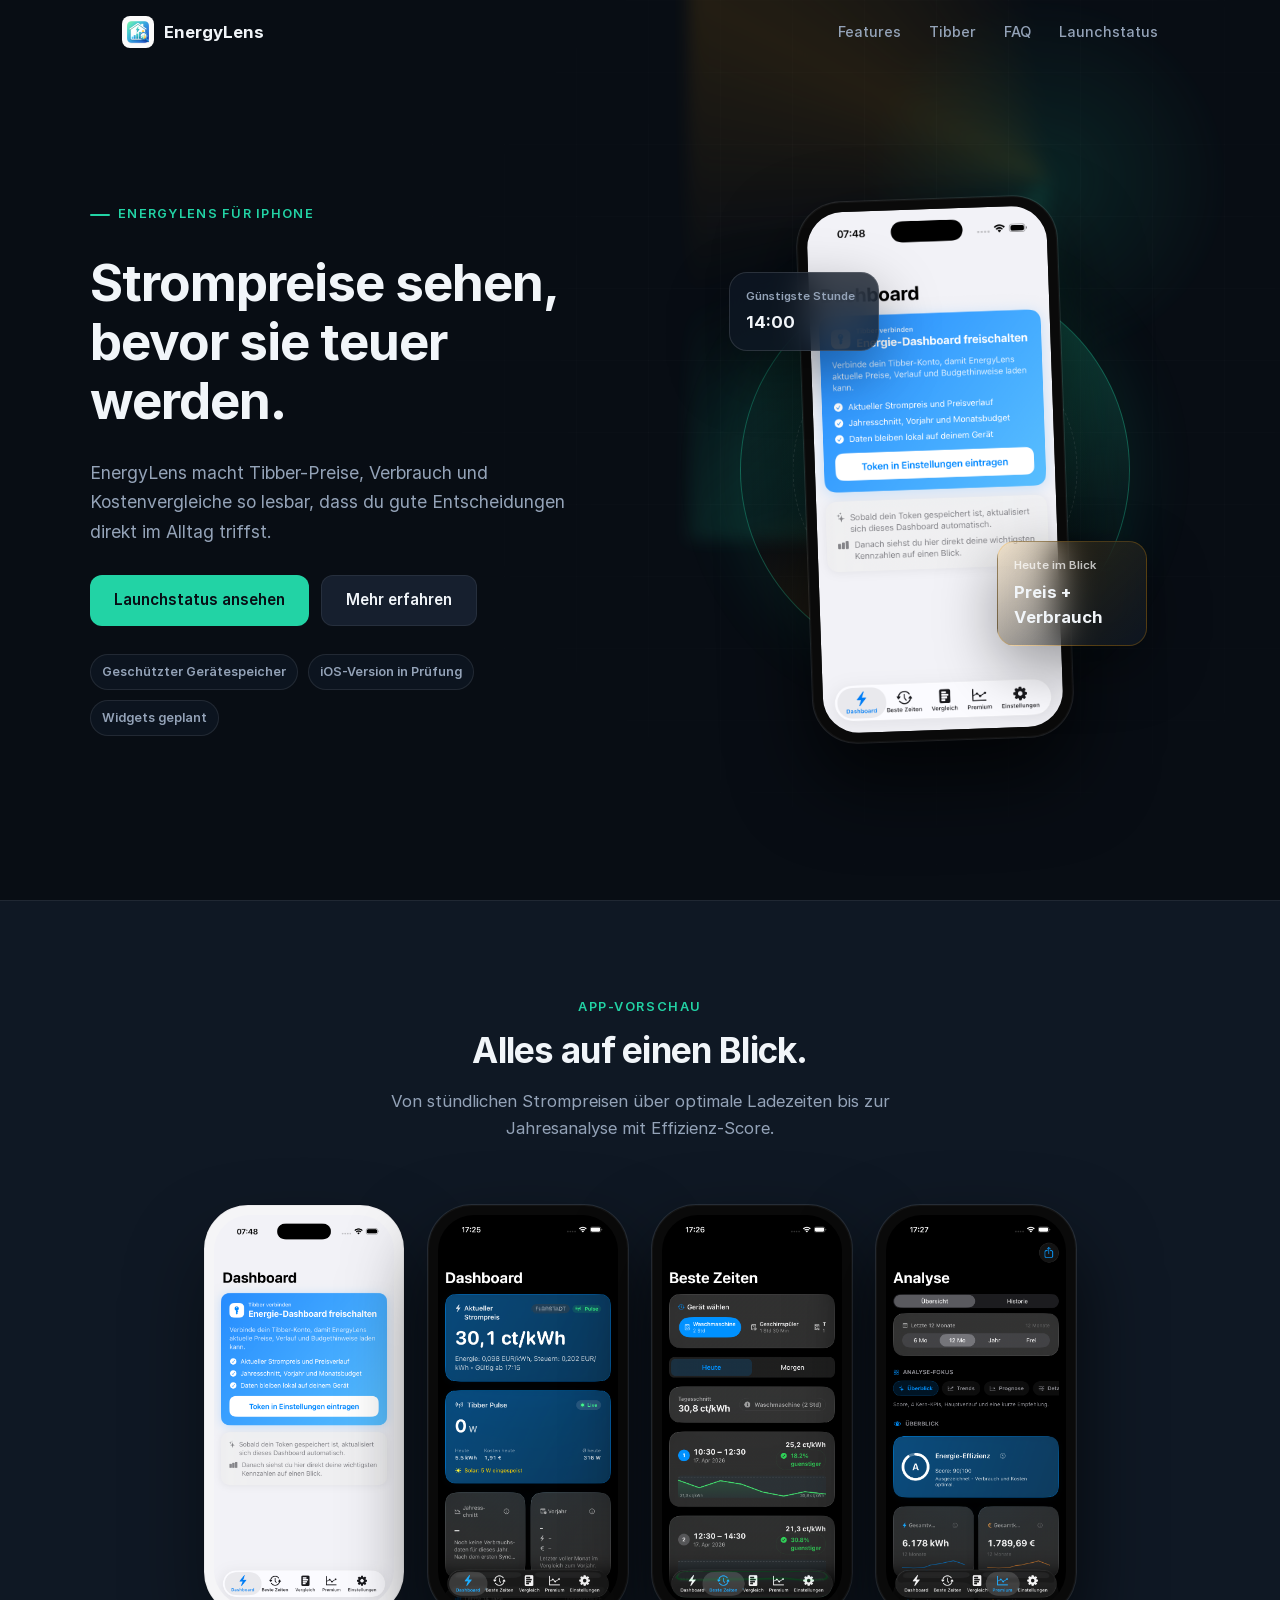
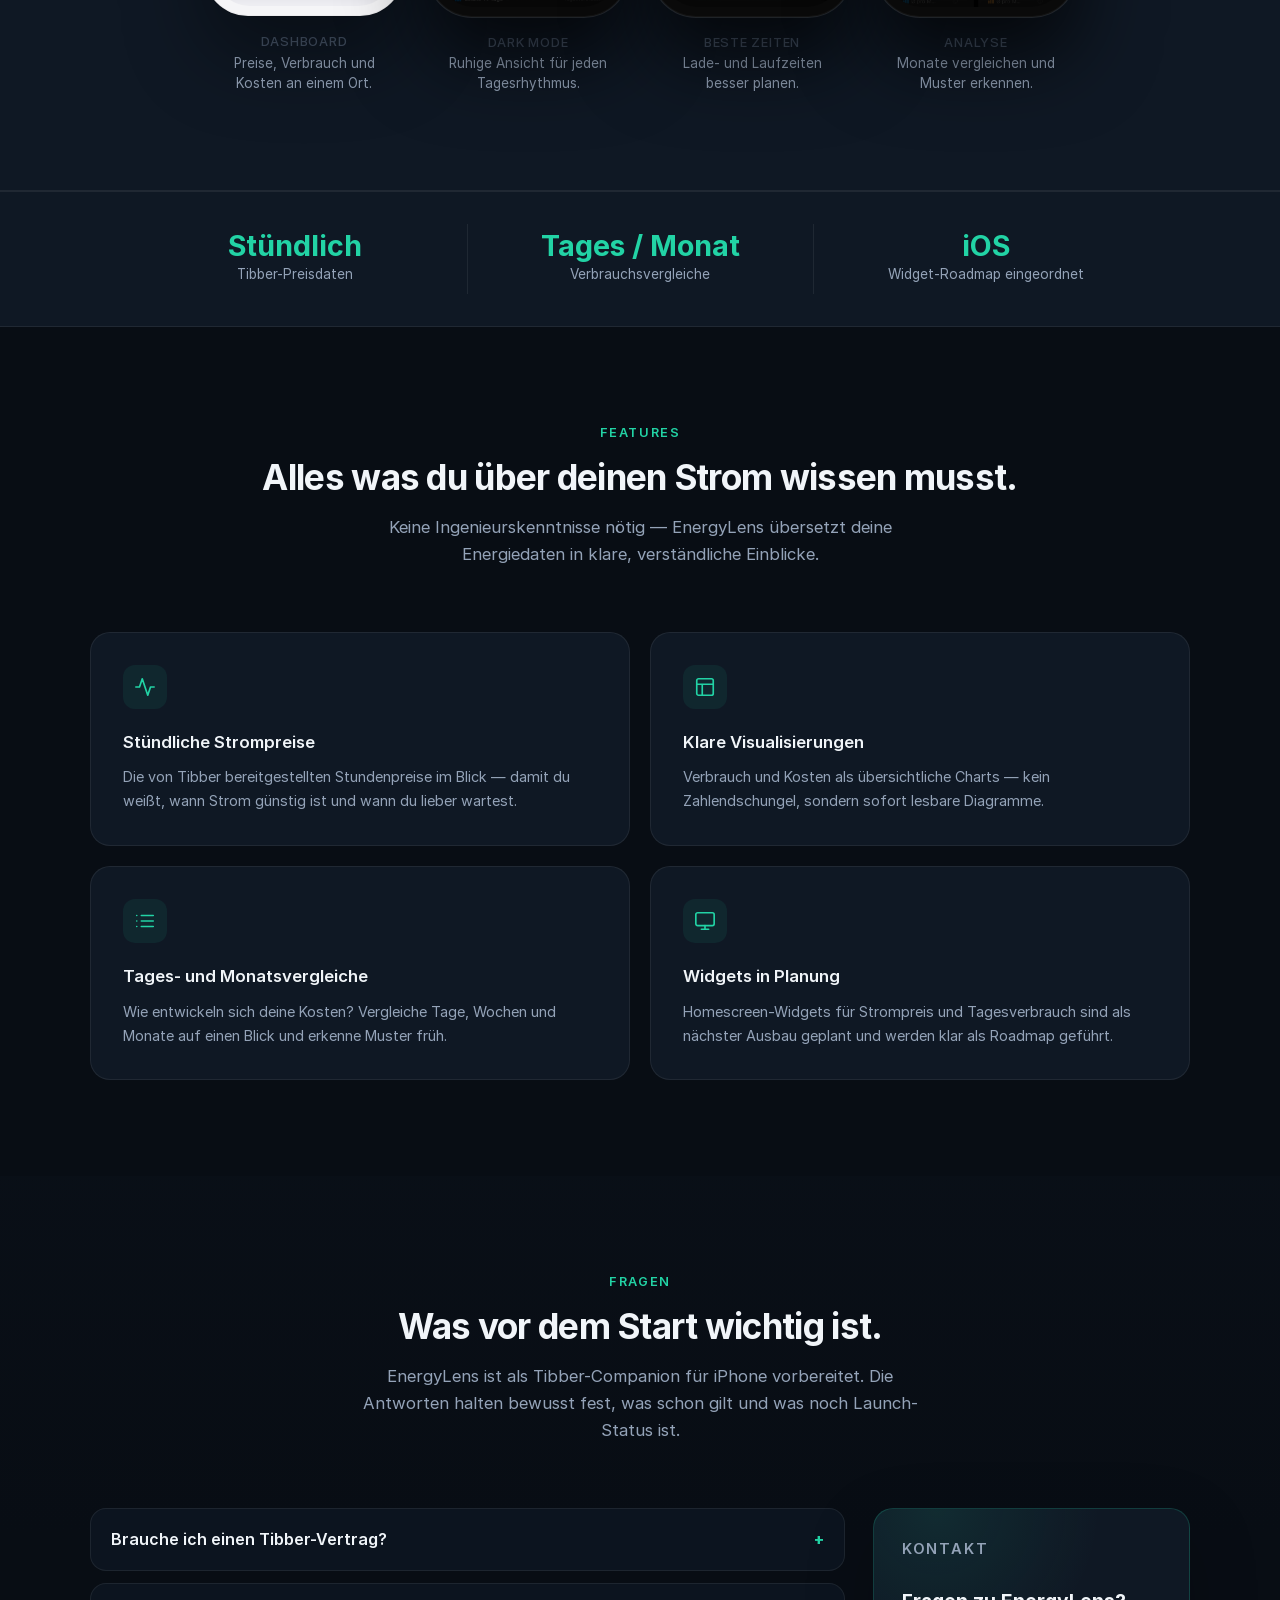
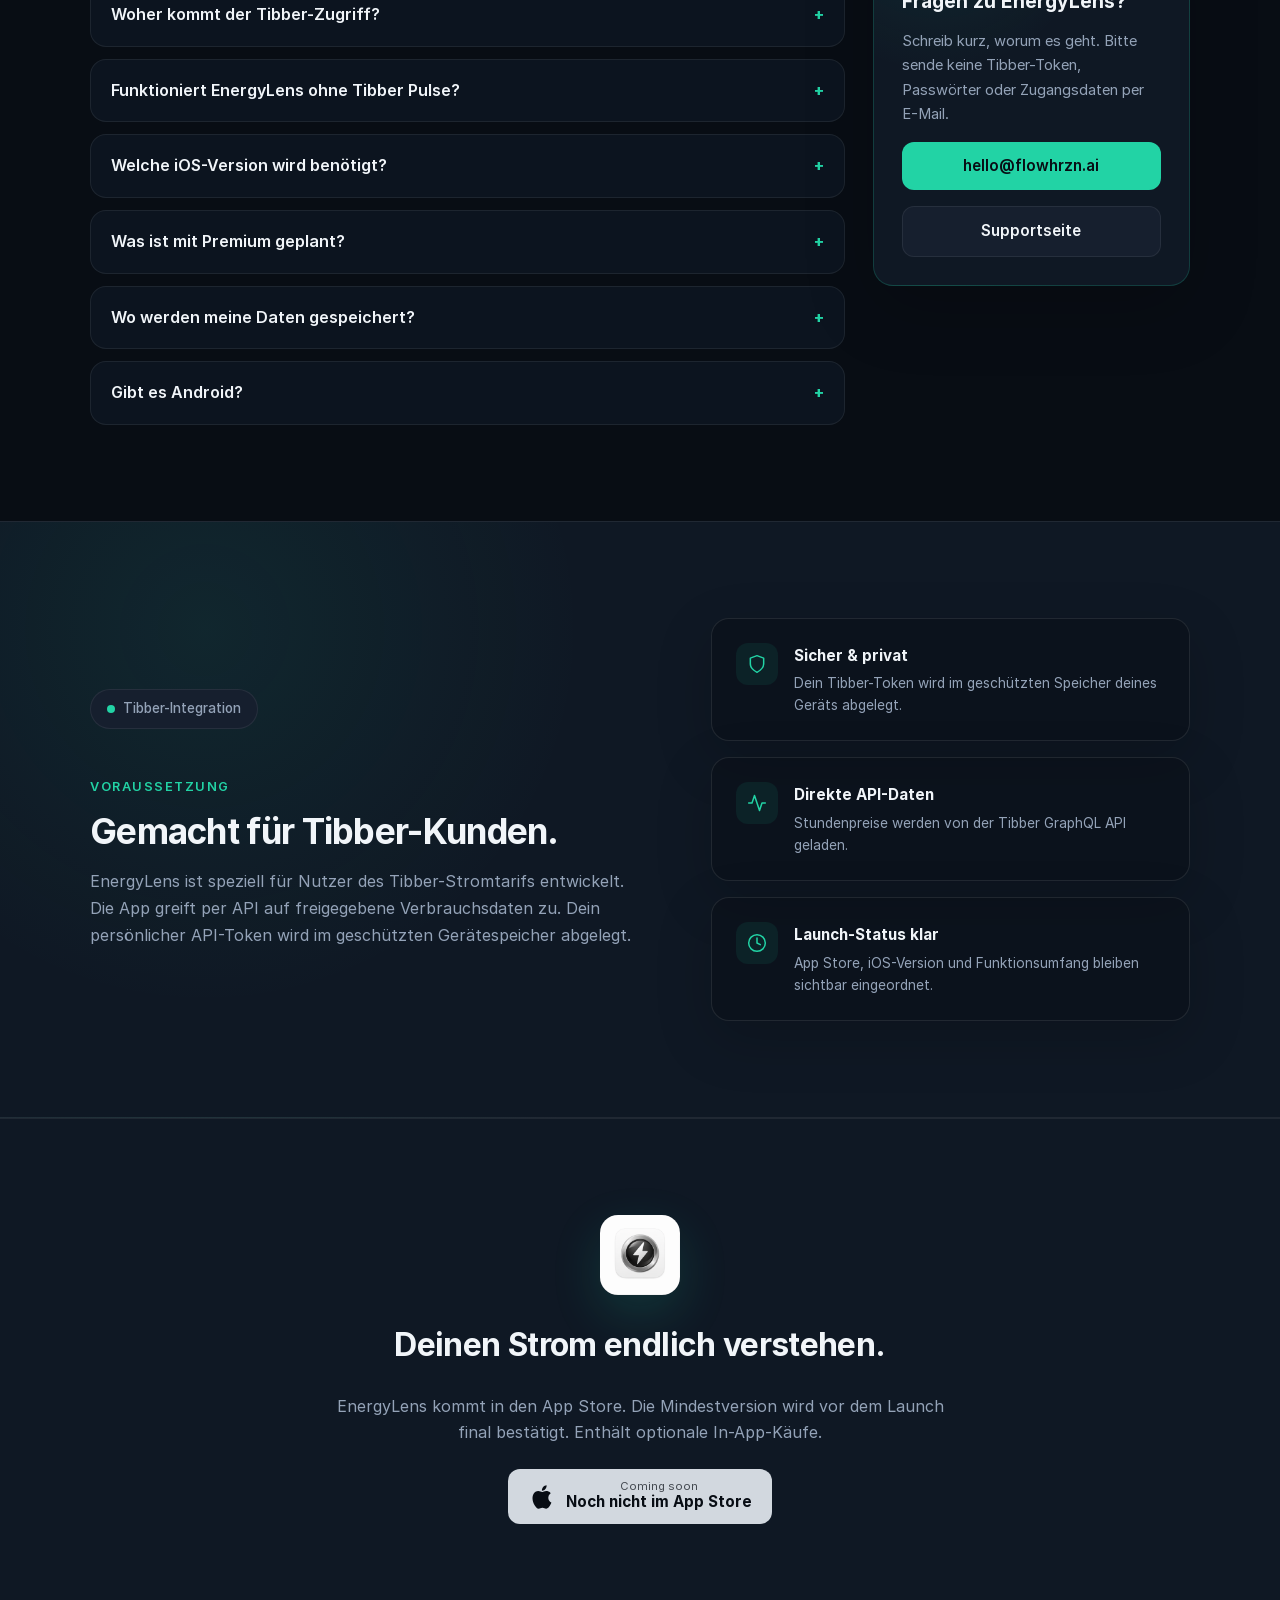
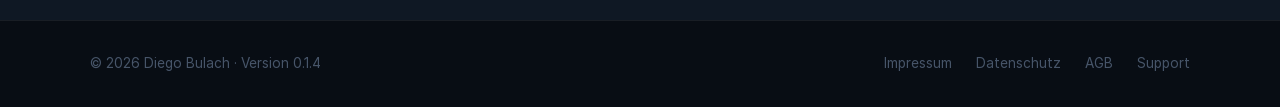
==== commit b2931c37: "Add EnergyLens FAQ and production metadata" ====
--- a/site/index.html
+++ b/site/index.html
@@ -6,21 +6,23 @@
     <title>EnergyLens — Strompreise und Verbrauch verstehen</title>
     <meta name="description" content="EnergyLens bereitet stündliche Tibber-Preise sowie Verbrauchs- und Kostendaten verständlich auf. Die iPhone-App befindet sich vor dem App-Store-Launch." />
     <meta name="robots" content="index, follow" />
+    <link rel="canonical" href="https://energylens.app/" />
     <link rel="icon" href="./assets/images/app-icon-new.png" type="image/png" />
     <link rel="apple-touch-icon" sizes="180x180" href="/apple-touch-icon.png" />
 
     <meta property="og:type" content="website" />
+    <meta property="og:url" content="https://energylens.app/" />
     <meta property="og:title" content="EnergyLens — Strompreise verstehen" />
     <meta property="og:description" content="Stündliche Tibber-Preise, Verbrauch und Kosten verständlich aufbereitet. EnergyLens für iPhone ist noch nicht im App Store." />
     <meta property="og:locale" content="de_DE" />
-    <meta property="og:image" content="./assets/images/energylens-social-preview.png" />
+    <meta property="og:image" content="https://energylens.app/assets/images/energylens-social-preview.png" />
     <meta property="og:image:width" content="1200" />
     <meta property="og:image:height" content="630" />
     <meta property="og:image:alt" content="EnergyLens App-Icon und Dashboard auf dunkelblauem Hintergrund" />
     <meta name="twitter:card" content="summary_large_image" />
     <meta name="twitter:title" content="EnergyLens — Strompreise verstehen" />
     <meta name="twitter:description" content="Stündliche Tibber-Preise, Verbrauch und Kosten verständlich aufbereitet." />
-    <meta name="twitter:image" content="./assets/images/energylens-social-preview.png" />
+    <meta name="twitter:image" content="https://energylens.app/assets/images/energylens-social-preview.png" />
 
     <link rel="stylesheet" href="./assets/css/styles.css" />
   </head>
@@ -34,6 +36,7 @@
         <nav class="nav-links" aria-label="Hauptnavigation">
           <a href="#features">Features</a>
           <a href="#tibber">Tibber</a>
+          <a href="#faq">FAQ</a>
           <a href="#launch-status">Launchstatus</a>
         </nav>
       </div>
@@ -56,7 +59,7 @@
             </div>
             <div class="hero-proof" aria-label="Produktvertrauen">
               <span>Geschützter Gerätespeicher</span>
-              <span>iOS 17+</span>
+              <span>iOS-Version in Prüfung</span>
               <span>Widgets geplant</span>
             </div>
           </div>
@@ -189,6 +192,58 @@
         </div>
       </section>
 
+      <!-- FAQ -->
+      <section class="section faq-section" id="faq">
+        <div class="section-inner">
+          <div class="section-header reveal">
+            <p class="section-kicker">Fragen</p>
+            <h2>Was vor dem Start wichtig ist.</h2>
+            <p class="section-subtitle">
+              EnergyLens ist als Tibber-Companion für iPhone vorbereitet. Die Antworten halten bewusst fest, was schon gilt und was noch Launch-Status ist.
+            </p>
+          </div>
+          <div class="faq-layout">
+            <div class="faq-list reveal">
+              <details>
+                <summary>Brauche ich einen Tibber-Vertrag?</summary>
+                <p>Ja. EnergyLens ist für Tibber-Kunden gedacht und nutzt die von Tibber bereitgestellten Preis- und Verbrauchsdaten.</p>
+              </details>
+              <details>
+                <summary>Woher kommt der Tibber-Zugriff?</summary>
+                <p>Die App arbeitet mit einem persönlichen Tibber Access Token. Dieser wird in der App eingegeben und im geschützten Speicher des Geräts abgelegt.</p>
+              </details>
+              <details>
+                <summary>Funktioniert EnergyLens ohne Tibber Pulse?</summary>
+                <p>Basis-Auswertungen können ohne Pulse sinnvoll sein. Echte Live-Werte und sehr aktuelle Tagesdaten hängen von den verfügbaren Tibber-Daten und der jeweiligen Ausstattung ab.</p>
+              </details>
+              <details>
+                <summary>Welche iOS-Version wird benötigt?</summary>
+                <p>Die finale Mindestversion wird vor dem App-Store-Start mit dem aktuellen iOS-Build abgeglichen und erst dann verbindlich genannt.</p>
+              </details>
+              <details>
+                <summary>Was ist mit Premium geplant?</summary>
+                <p>Der Launch-Umfang wird vor App-Store-Start final geprüft. Analyse- und Prognosefunktionen sind als Premium-Richtung vorbereitet, werden aber erst nach verifiziertem StoreKit- und App-Review-Stand verbindlich beworben.</p>
+              </details>
+              <details>
+                <summary>Wo werden meine Daten gespeichert?</summary>
+                <p>EnergyLens ist auf lokale Nutzung ausgelegt. Sensible Zugangsdaten gehören in den geschützten Gerätespeicher; eigene Server für Gesundheits- oder Energierohdaten werden auf dieser Landingpage nicht behauptet.</p>
+              </details>
+              <details>
+                <summary>Gibt es Android?</summary>
+                <p>Der aktuelle Fokus liegt auf iOS. Android ist eine mögliche spätere Richtung, aber kein aktuelles Launch-Versprechen.</p>
+              </details>
+            </div>
+            <aside class="contact-panel reveal" aria-labelledby="contact-title">
+              <p class="section-kicker">Kontakt</p>
+              <h3 id="contact-title">Fragen zu EnergyLens?</h3>
+                <p>Schreib kurz, worum es geht. Bitte sende keine Tibber-Token, Passwörter oder Zugangsdaten per E-Mail.</p>
+              <a class="button button-primary" href="mailto:hello@flowhrzn.ai?subject=EnergyLens%20Support" rel="noopener">hello@flowhrzn.ai</a>
+              <a class="button button-secondary" href="./support.html">Supportseite</a>
+            </aside>
+          </div>
+        </div>
+      </section>
+
       <!-- Tibber Integration -->
       <section class="section trust-section" id="tibber">
         <div class="section-inner">
@@ -244,7 +299,7 @@
         <div class="cta-inner reveal">
           <img class="cta-icon" src="./assets/images/app-icon.png" alt="EnergyLens" />
           <h2>Deinen Strom endlich verstehen.</h2>
-          <p>EnergyLens kommt in den App Store — für iPhones ab iOS 17. Enthält optionale In-App-Käufe.</p>
+          <p>EnergyLens kommt in den App Store. Die Mindestversion wird vor dem Launch final bestätigt. Enthält optionale In-App-Käufe.</p>
           <span class="app-store-btn app-store-btn--disabled" role="status" aria-label="EnergyLens ist noch nicht im App Store">
             <svg width="28" height="28" viewBox="0 0 24 24" fill="currentColor" aria-hidden="true">
               <path d="M18.71 19.5c-.83 1.24-1.71 2.45-3.05 2.47-1.34.03-1.77-.79-3.29-.79-1.53 0-2 .77-3.27.82-1.31.05-2.3-1.32-3.14-2.53C4.25 17 2.94 12.45 4.7 9.39c.87-1.52 2.43-2.48 4.12-2.51 1.28-.02 2.5.87 3.29.87.78 0 2.26-1.07 3.8-.91.65.03 2.47.26 3.64 1.98-.09.06-2.17 1.28-2.15 3.81.03 3.02 2.65 4.03 2.68 4.04-.03.07-.42 1.44-1.38 2.83M13 3.5c.73-.83 1.94-1.46 2.94-1.5.13 1.17-.34 2.35-1.04 3.19-.69.85-1.83 1.51-2.95 1.42-.15-1.15.41-2.35 1.05-3.11z"/>
--- a/site/assets/css/styles.css
+++ b/site/assets/css/styles.css
@@ -521,6 +521,74 @@
   font-size: 0.9rem;
   color: var(--text-2);
   line-height: 1.65;
+}
+
+/* ── FAQ and contact ── */
+.faq-section {
+  background:
+    linear-gradient(180deg, rgba(15,24,36,0.18), transparent 38%),
+    var(--bg);
+}
+.faq-layout {
+  display: grid;
+  grid-template-columns: minmax(0, 1fr) minmax(280px, 0.42fr);
+  gap: 28px;
+  align-items: start;
+}
+.faq-list {
+  display: grid;
+  gap: 12px;
+}
+.faq-list details {
+  border: 1px solid var(--border);
+  border-radius: 16px;
+  background: rgba(15,24,36,0.72);
+  overflow: hidden;
+}
+.faq-list summary {
+  cursor: pointer;
+  list-style: none;
+  padding: 18px 20px;
+  color: var(--text);
+  font-weight: 600;
+}
+.faq-list summary::-webkit-details-marker { display: none; }
+.faq-list summary::after {
+  content: '+';
+  float: right;
+  color: var(--accent);
+  font-weight: 700;
+}
+.faq-list details[open] summary::after { content: '–'; }
+.faq-list p {
+  padding: 0 20px 18px;
+  color: var(--text-2);
+  font-size: 0.92rem;
+  line-height: 1.65;
+}
+.contact-panel {
+  display: flex;
+  flex-direction: column;
+  gap: 16px;
+  padding: 28px;
+  border: 1px solid rgba(34,211,165,0.2);
+  border-radius: 20px;
+  background:
+    radial-gradient(circle at 20% 0%, rgba(34,211,165,0.1), transparent 36%),
+    var(--surface);
+  box-shadow: 0 22px 70px rgba(0,0,0,0.18);
+}
+.contact-panel h3 {
+  font-size: 1.2rem;
+  line-height: 1.25;
+}
+.contact-panel p {
+  color: var(--text-2);
+  font-size: 0.92rem;
+  line-height: 1.65;
+}
+.contact-panel .button {
+  justify-content: center;
 }
 
 /* ── Tibber badge ── */
@@ -674,6 +742,7 @@
   .hero-proof { justify-content: center; }
   .app-icon { width: 160px; height: 160px; border-radius: 36px; }
   .feature-grid { grid-template-columns: 1fr; }
+  .faq-layout { grid-template-columns: 1fr; }
   .trust-layout { grid-template-columns: 1fr; gap: 40px; }
   .trust-section .reveal { text-align: left; }
   .stats-bar__inner { grid-template-columns: 1fr; gap: 24px; }
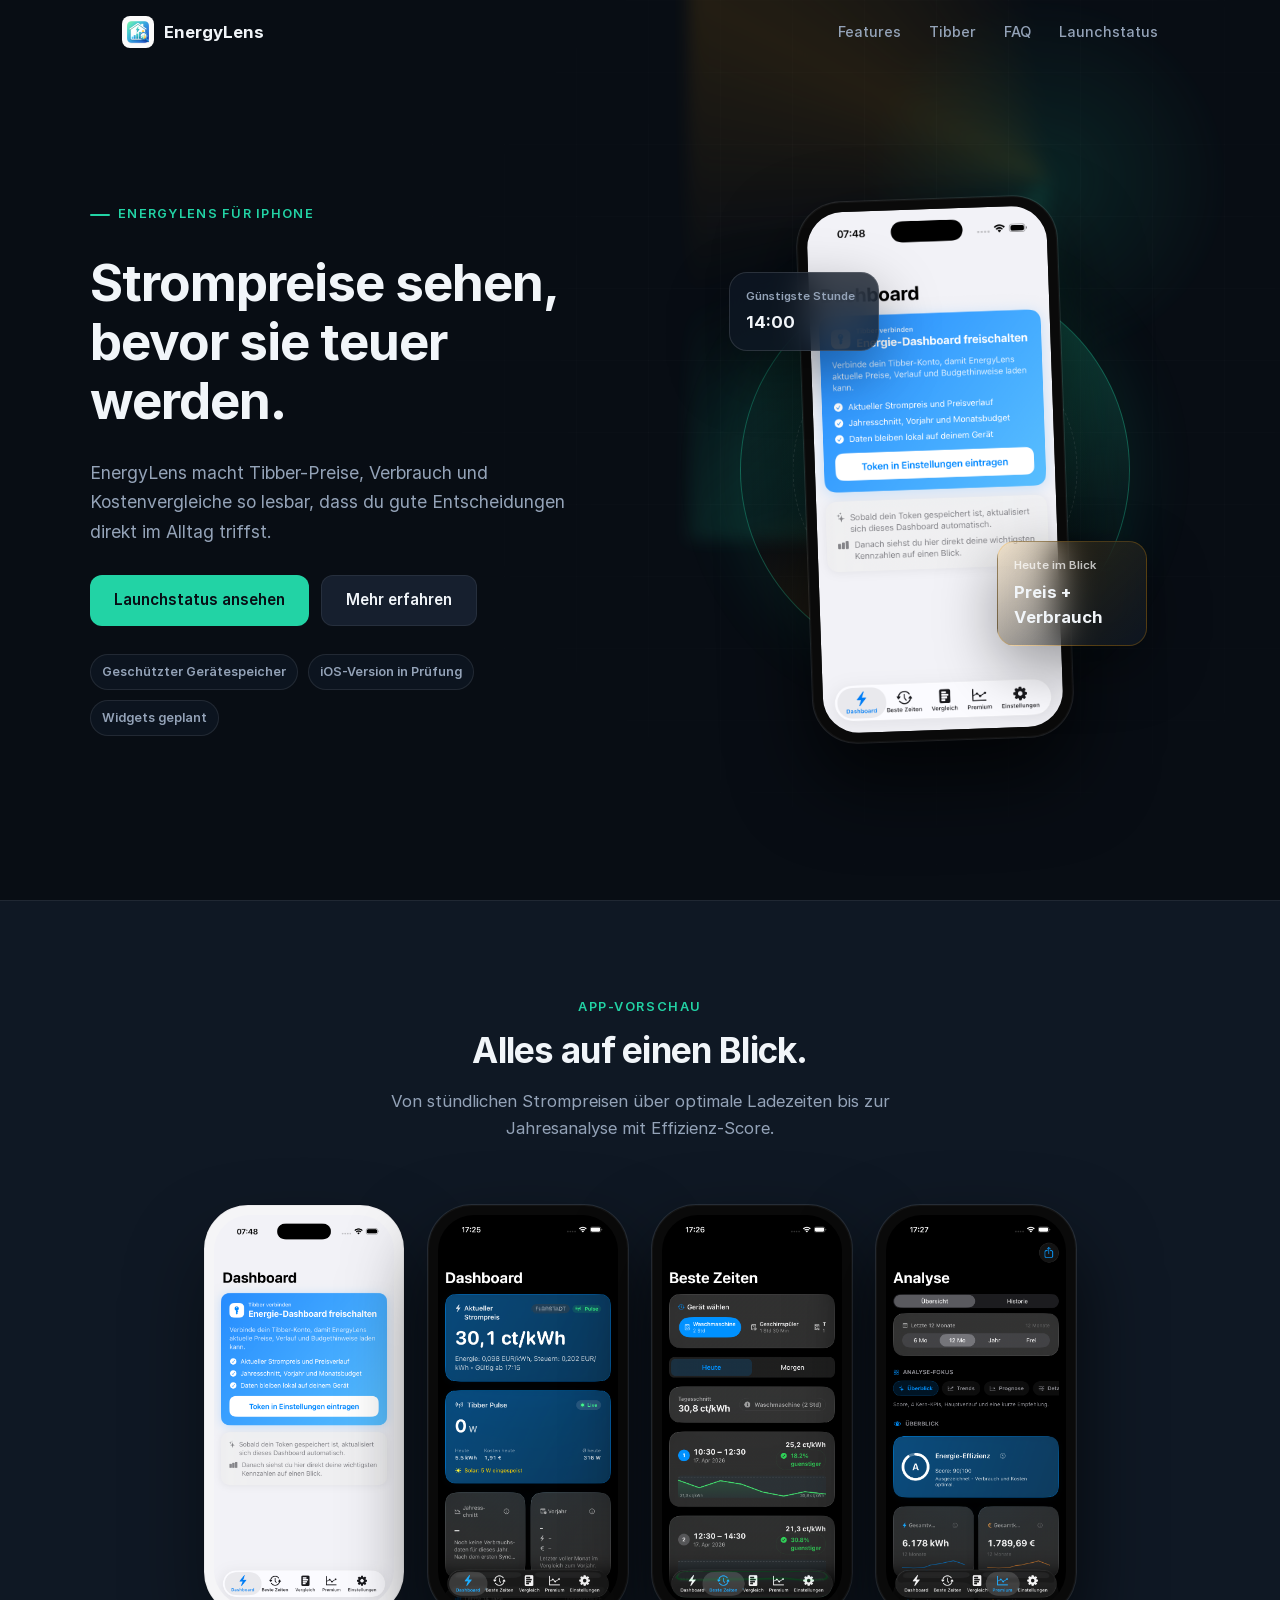
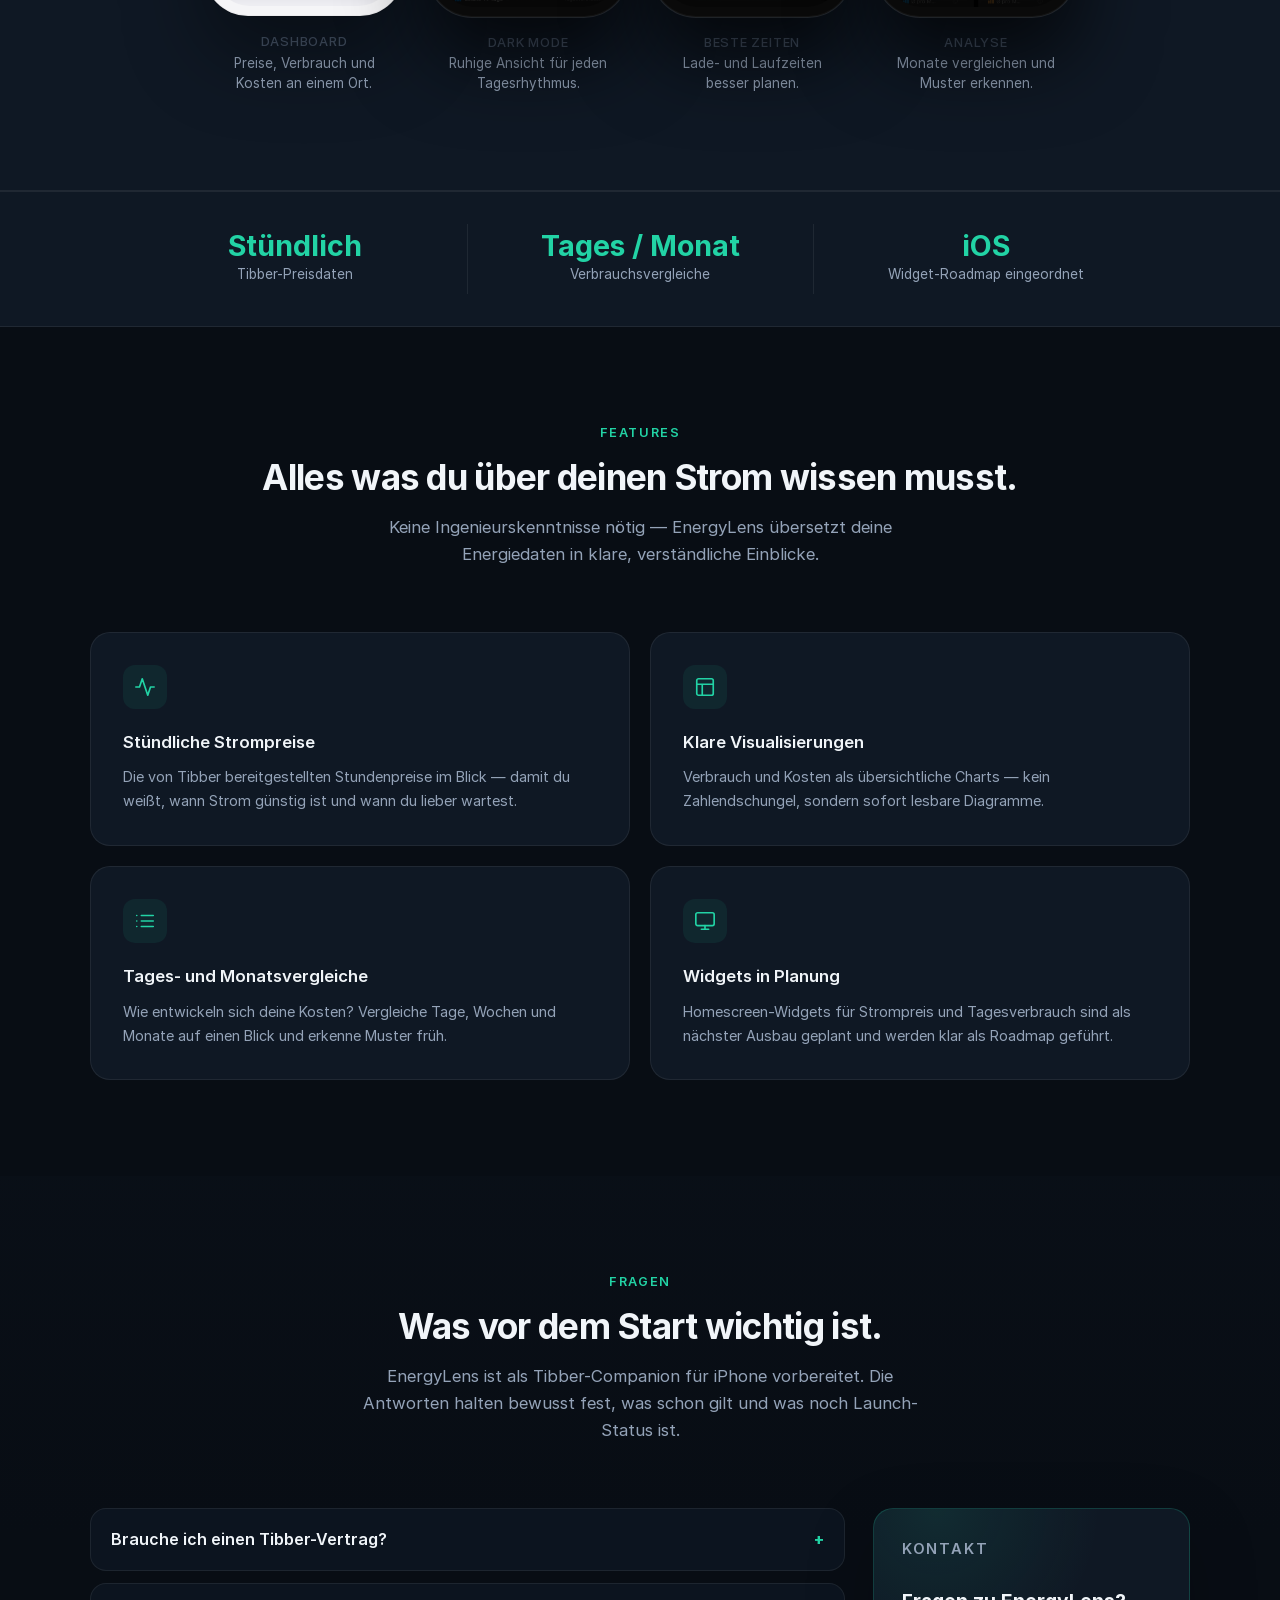
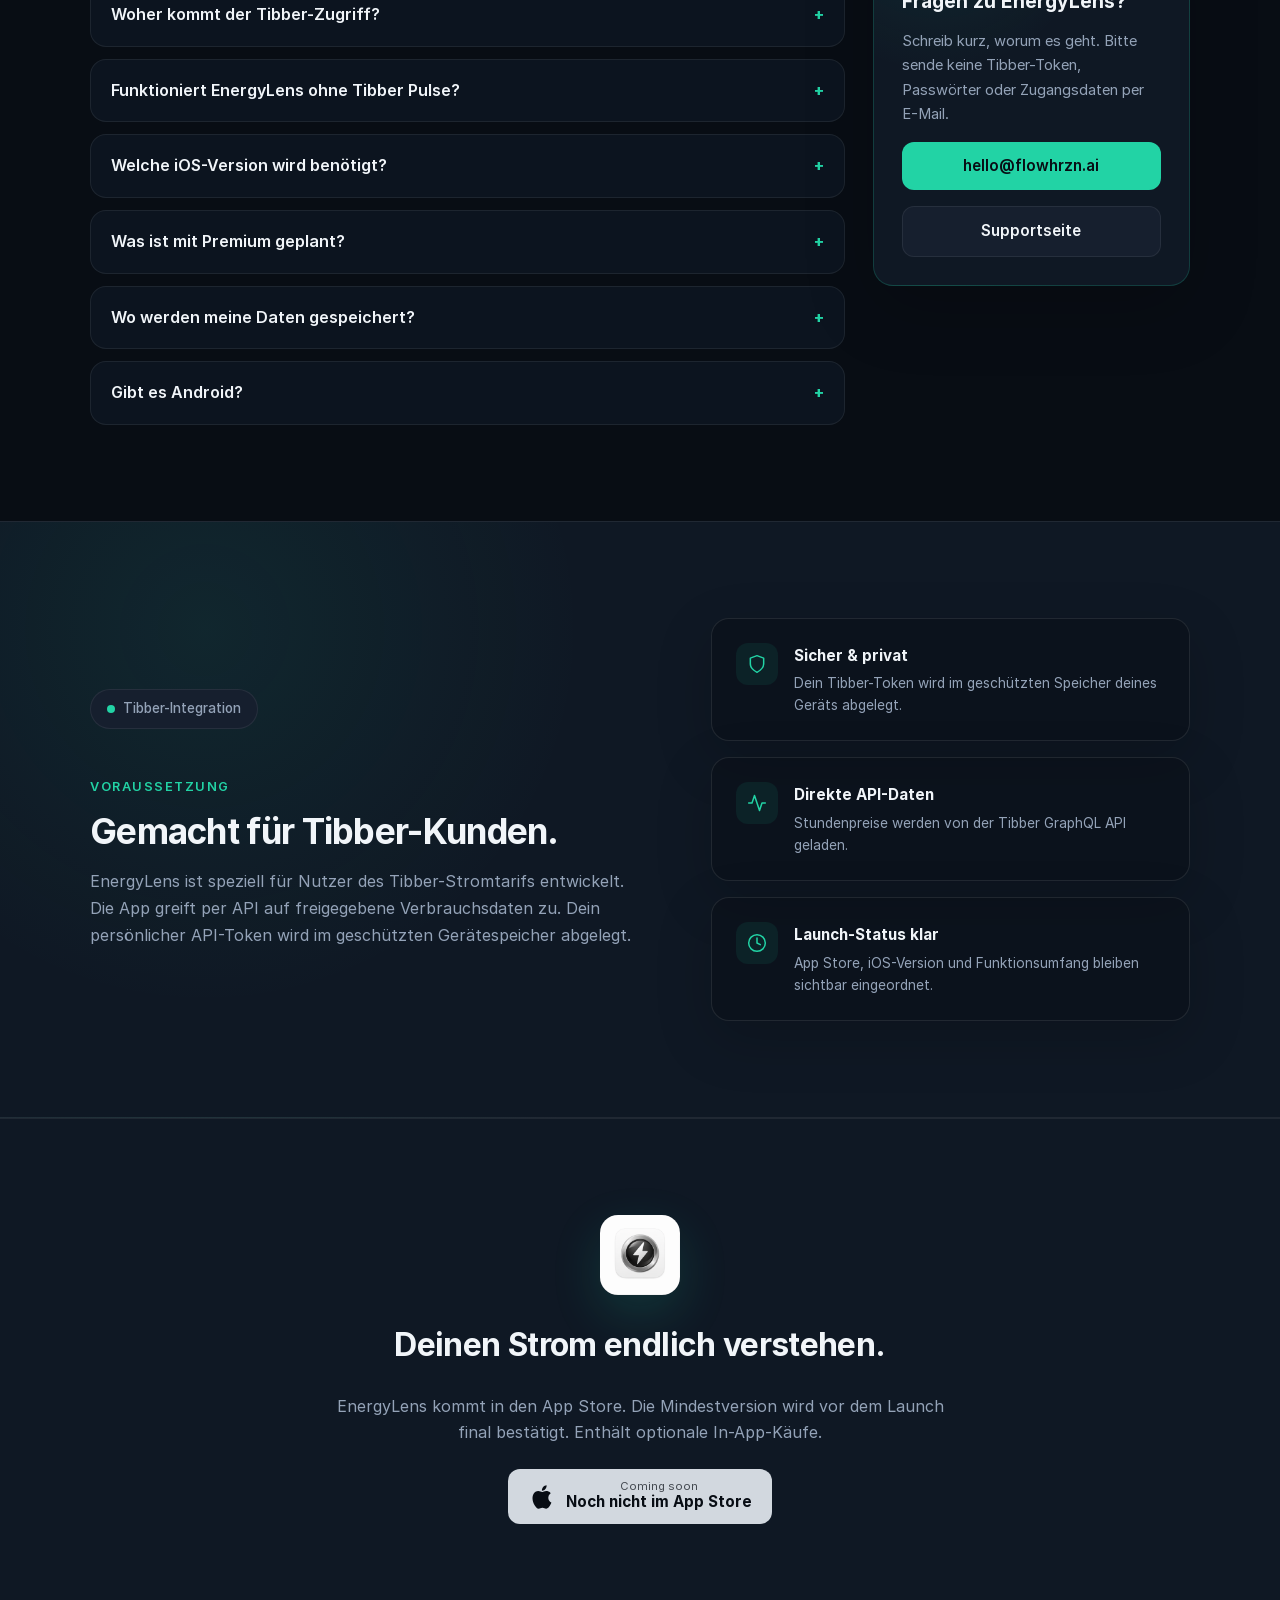
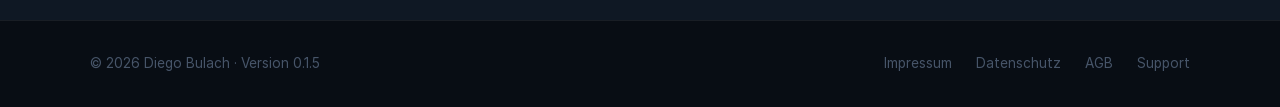
==== commit a3aec2b9: "Bump web-energylens to 0.1.5" ====
--- a/site/index.html
+++ b/site/index.html
@@ -315,7 +315,7 @@
 
     <footer class="site-footer">
       <div class="site-footer__inner">
-        <span class="footer-brand">© 2026 Diego Bulach · Version 0.1.4</span>
+        <span class="footer-brand">© 2026 Diego Bulach · Version 0.1.5</span>
         <nav class="footer-links" aria-label="Rechtliches">
           <a href="https://flowhrzn.ai/legal/impressum.html">Impressum</a>
           <a href="https://flowhrzn.ai/legal/datenschutz.html">Datenschutz</a>
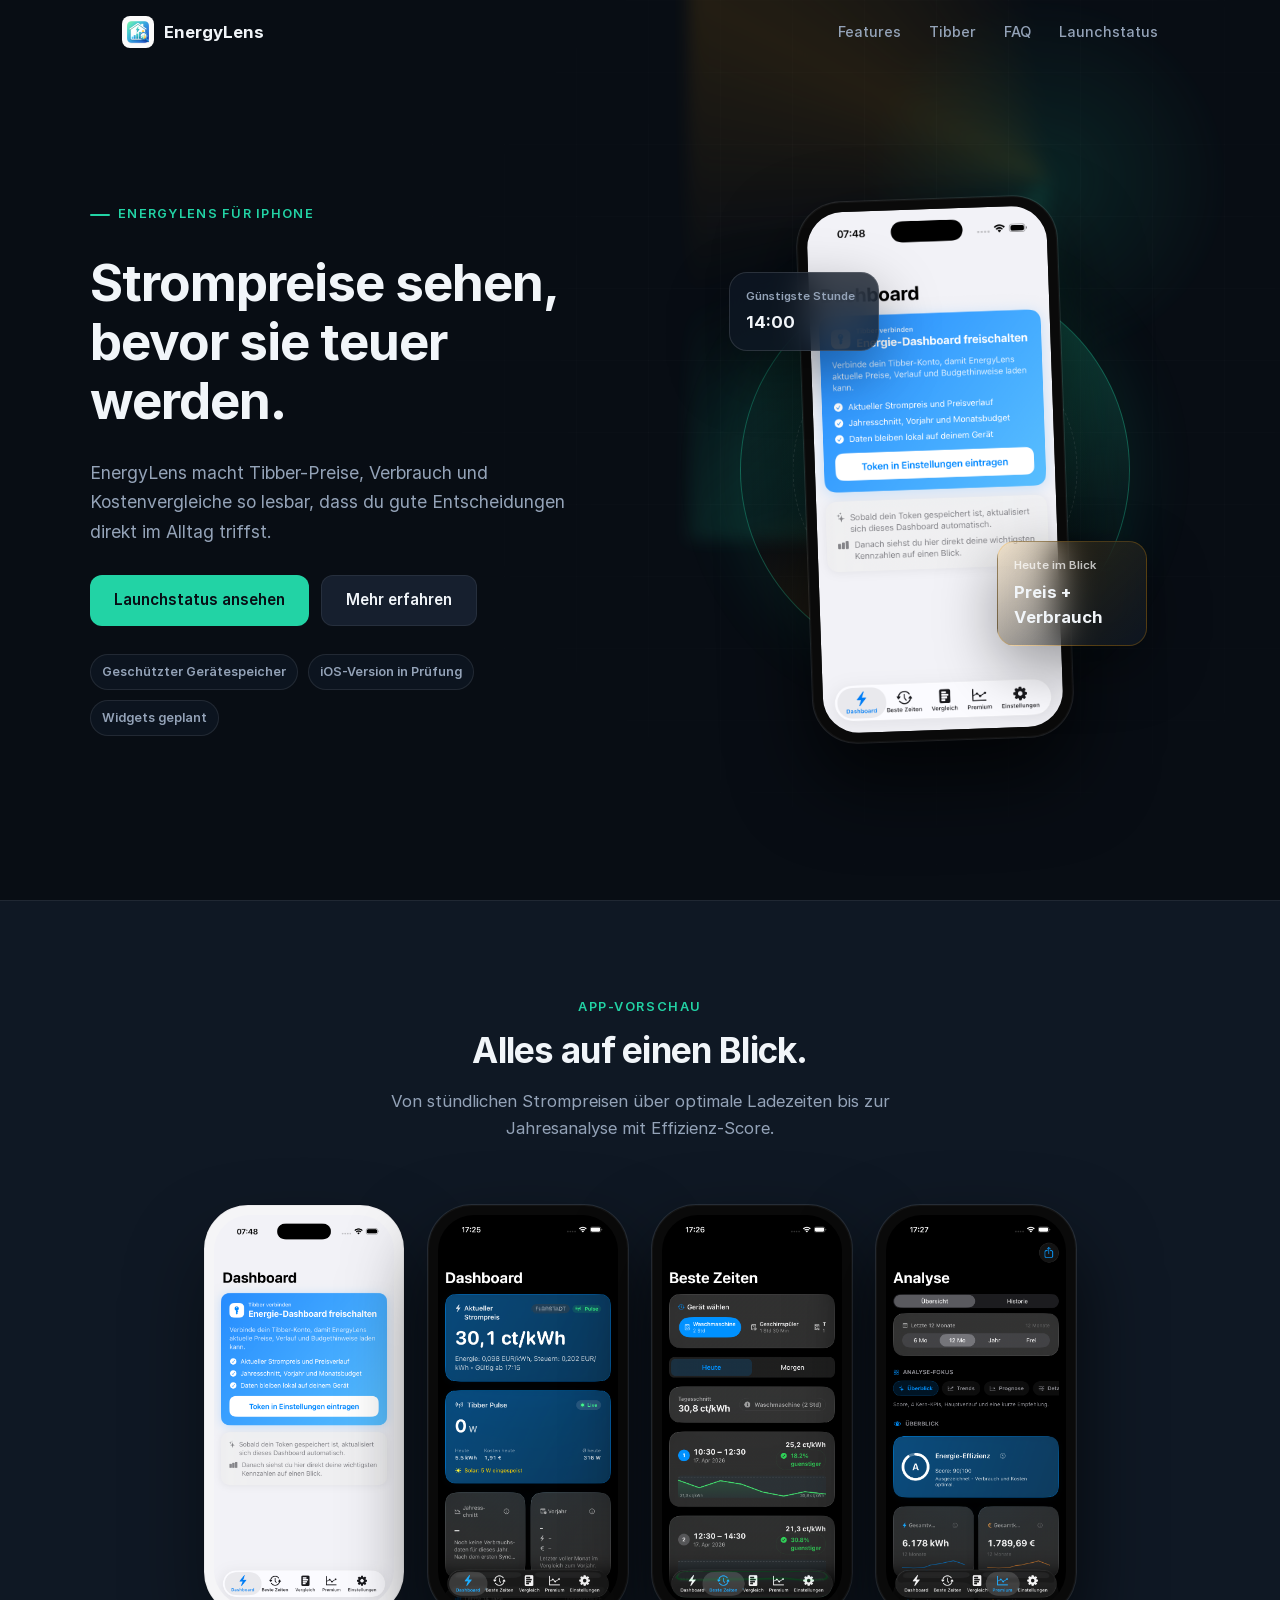
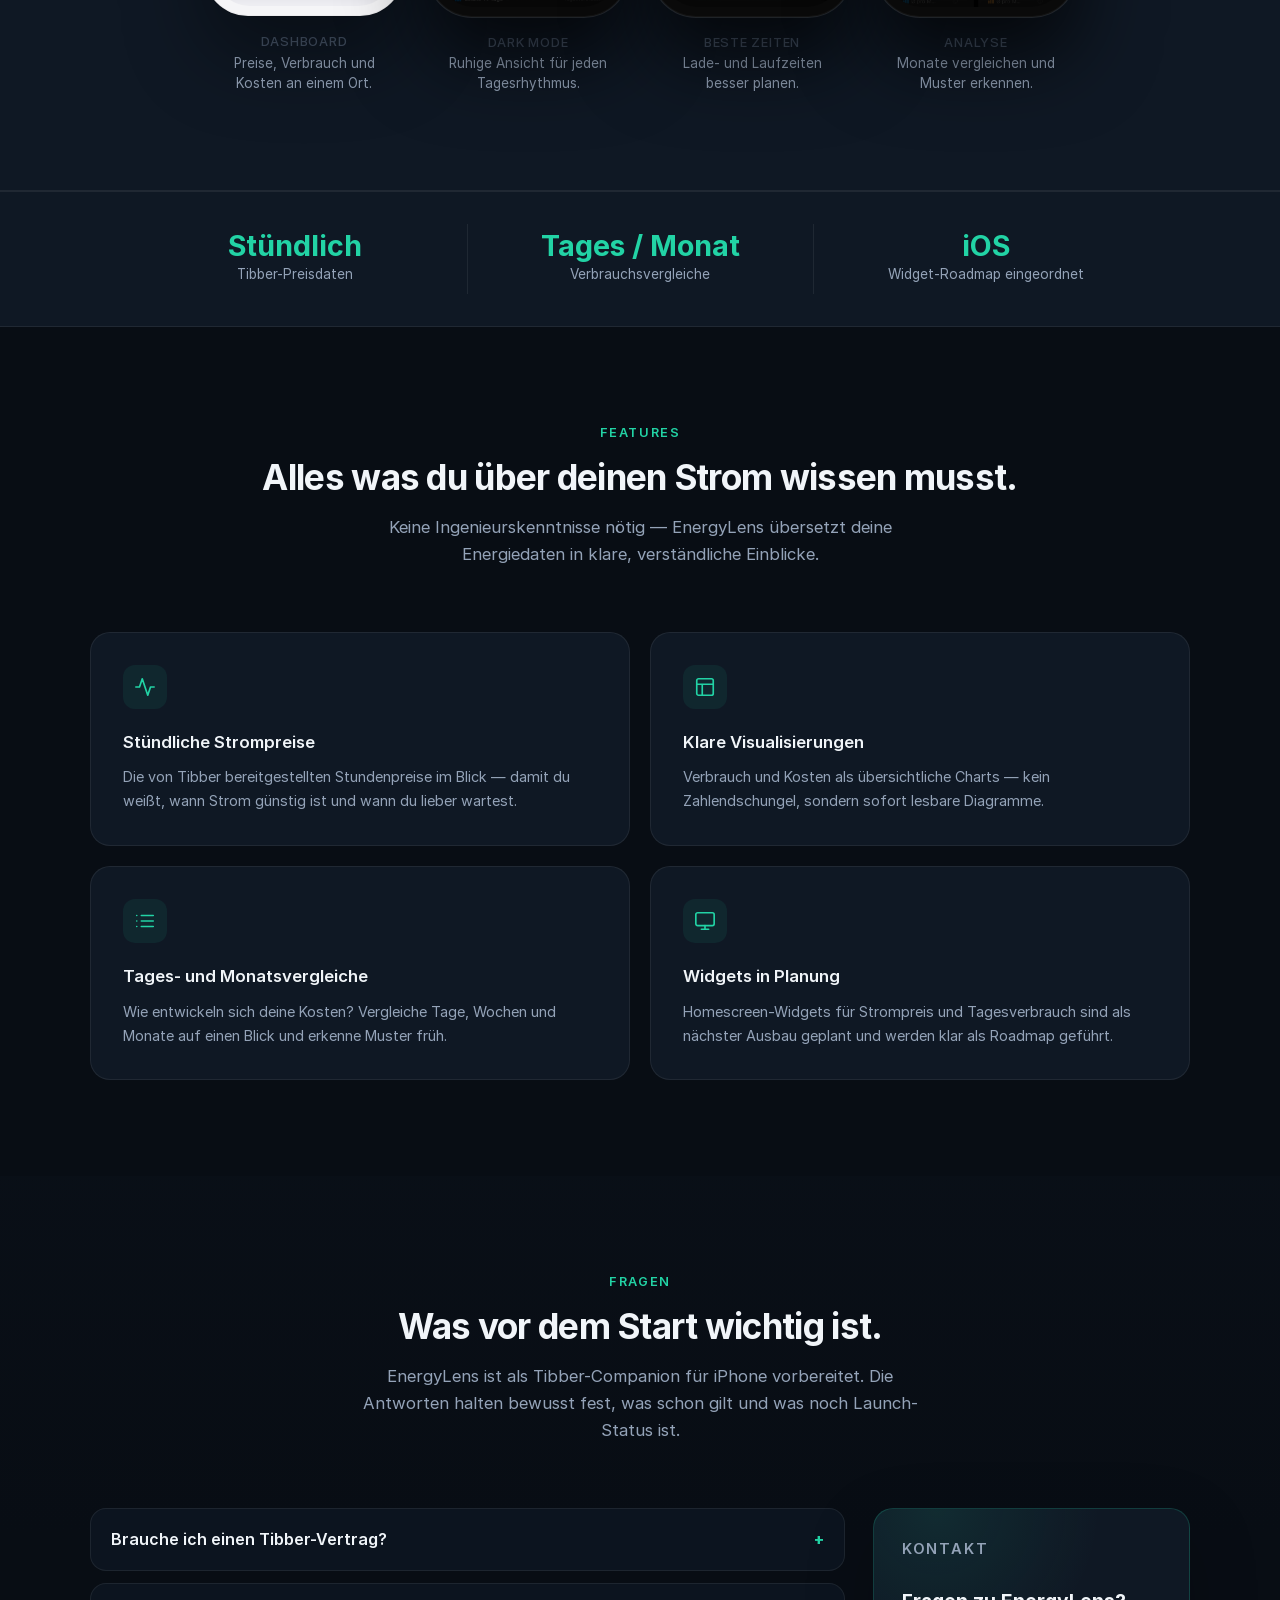
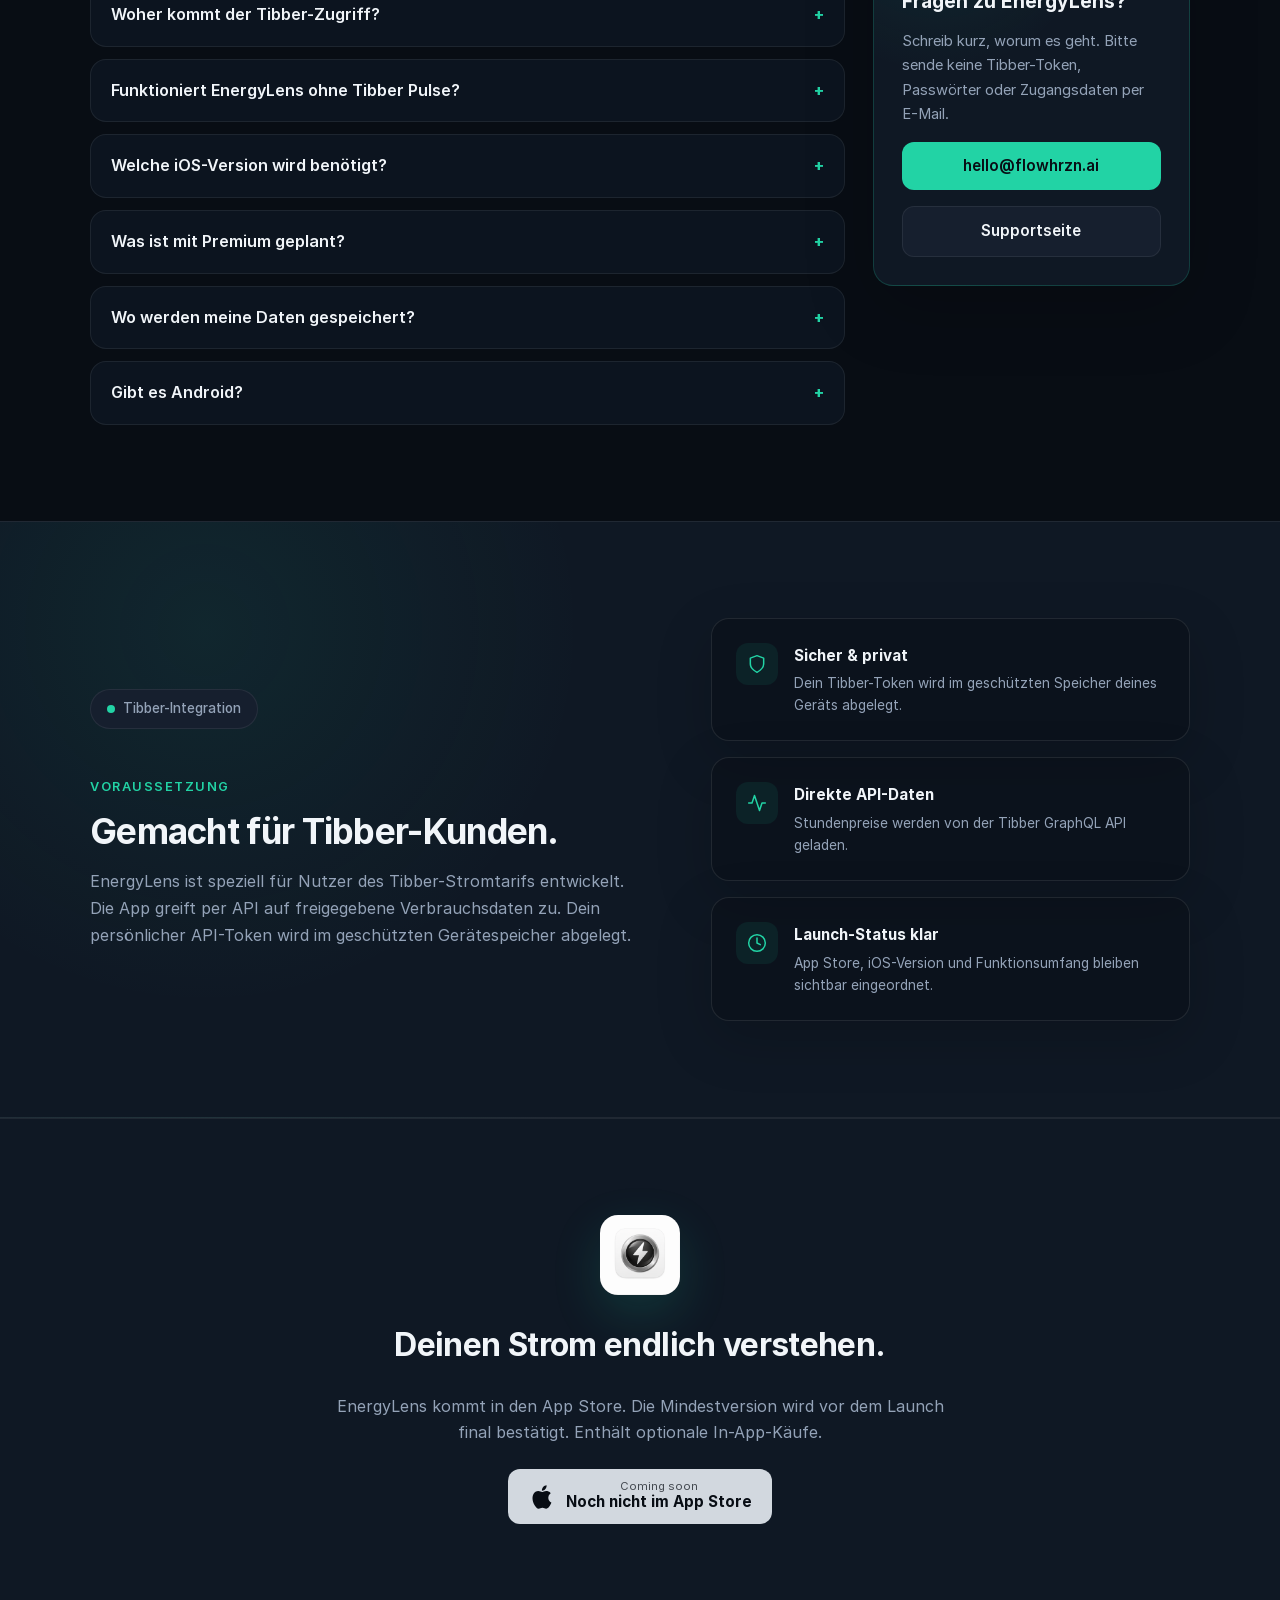
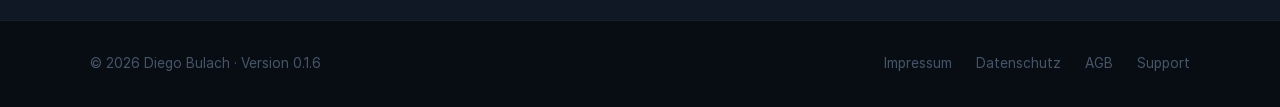
==== commit 48e0f2e5: "docs: fix EnergyLens app link" ====
--- a/site/index.html
+++ b/site/index.html
@@ -315,7 +315,7 @@
 
     <footer class="site-footer">
       <div class="site-footer__inner">
-        <span class="footer-brand">© 2026 Diego Bulach · Version 0.1.5</span>
+        <span class="footer-brand">© 2026 Diego Bulach · Version 0.1.6</span>
         <nav class="footer-links" aria-label="Rechtliches">
           <a href="https://flowhrzn.ai/legal/impressum.html">Impressum</a>
           <a href="https://flowhrzn.ai/legal/datenschutz.html">Datenschutz</a>
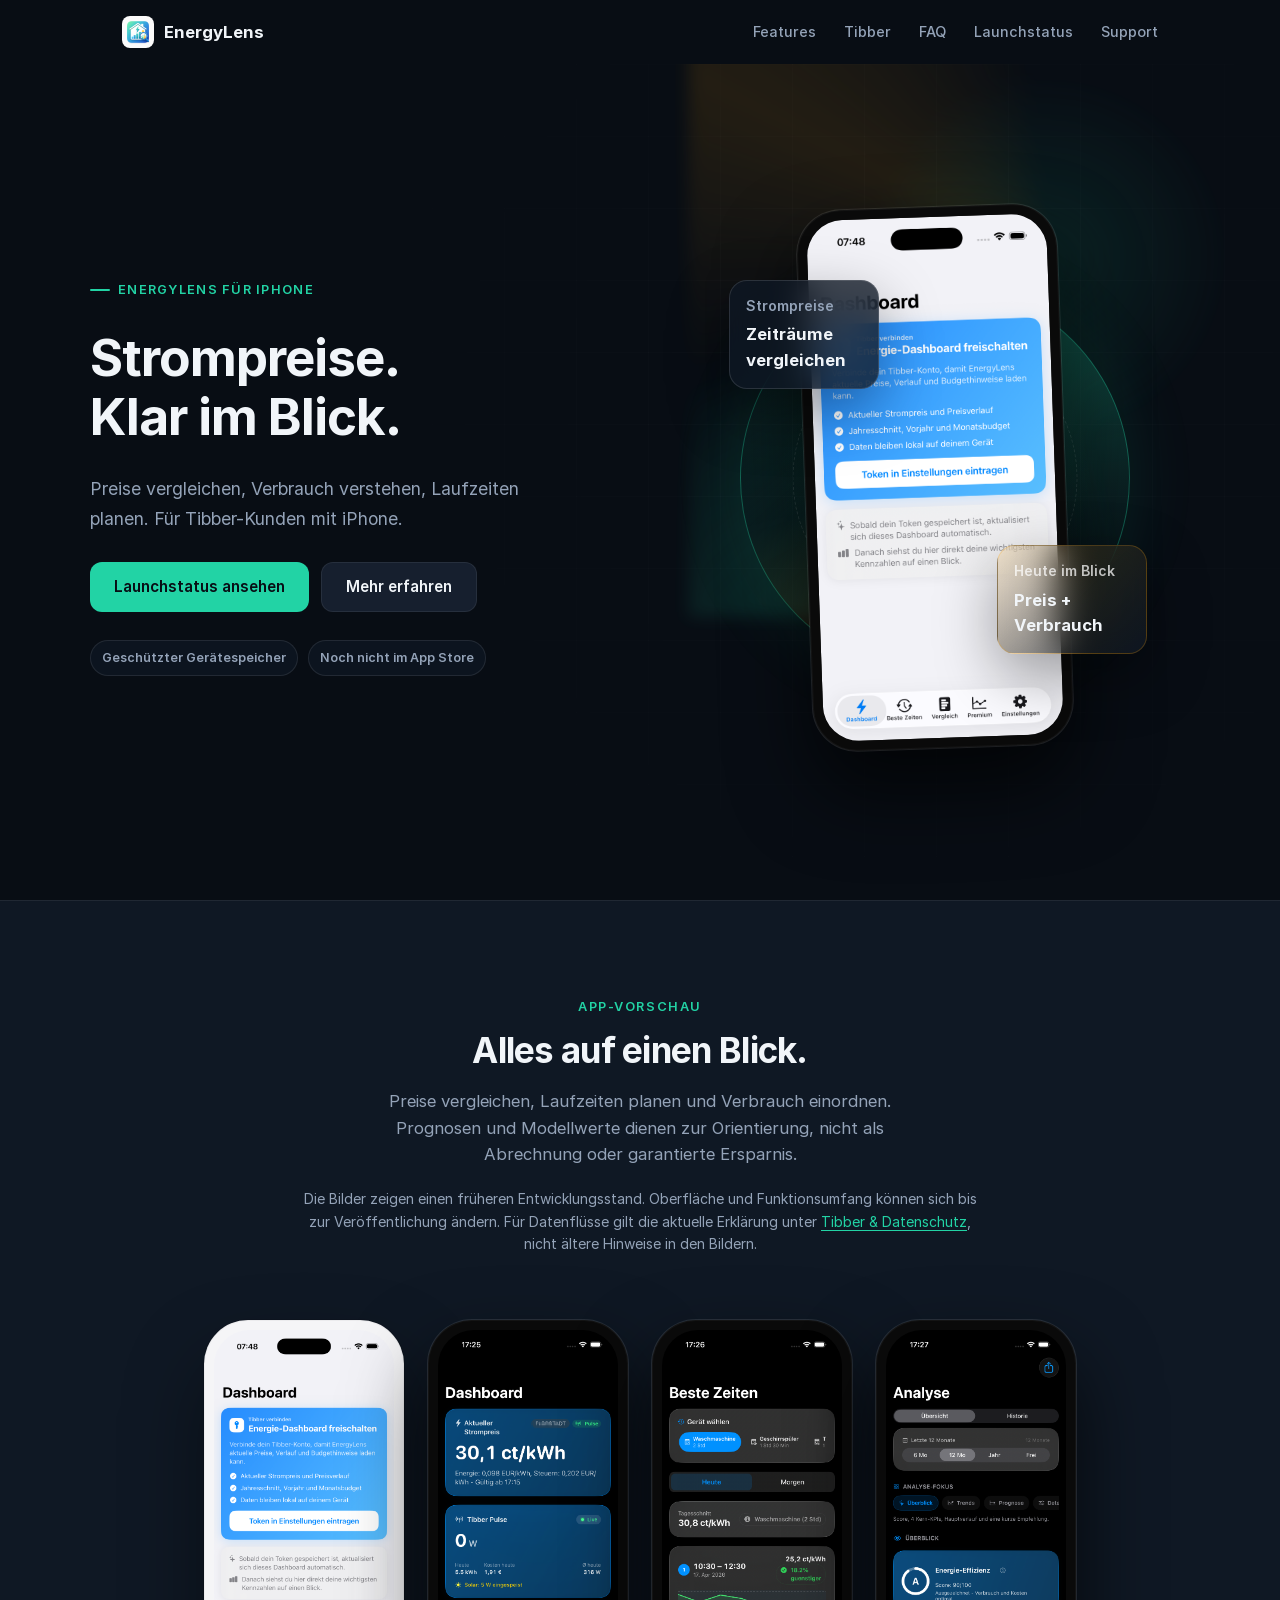
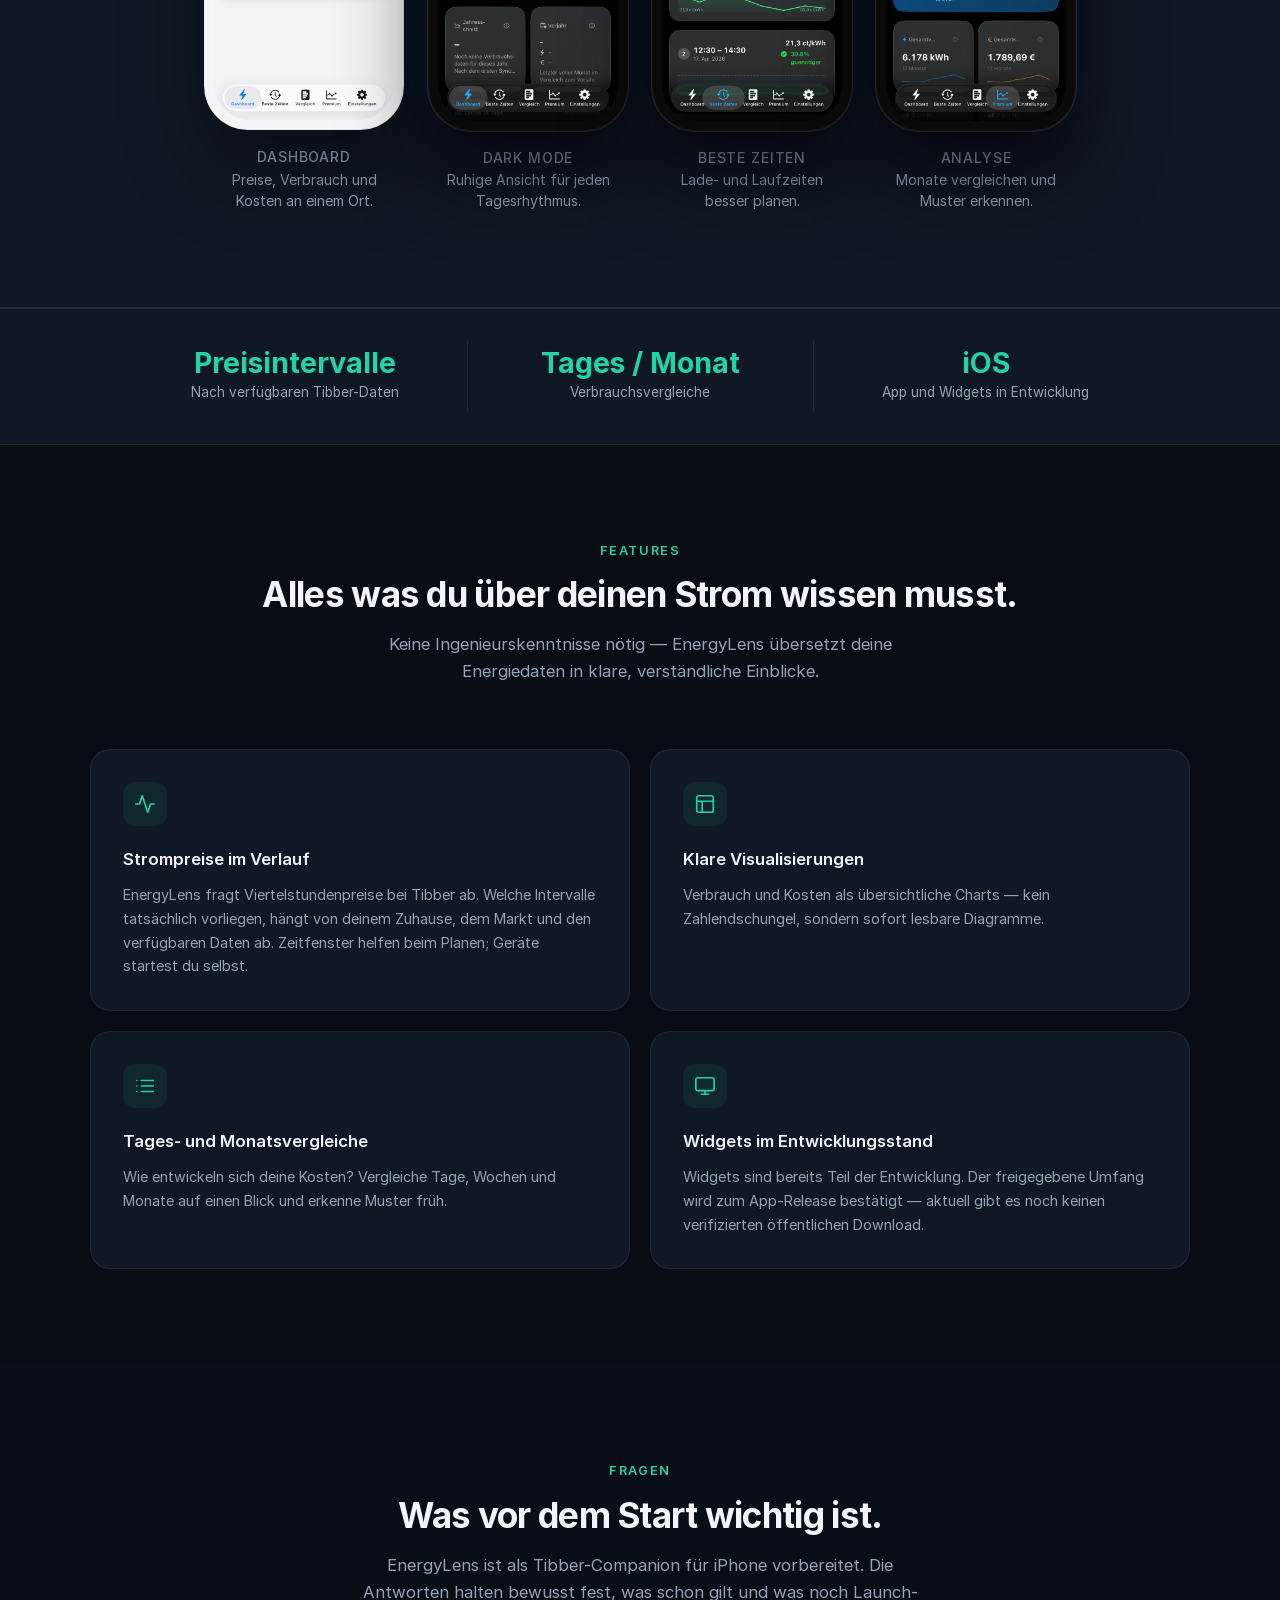
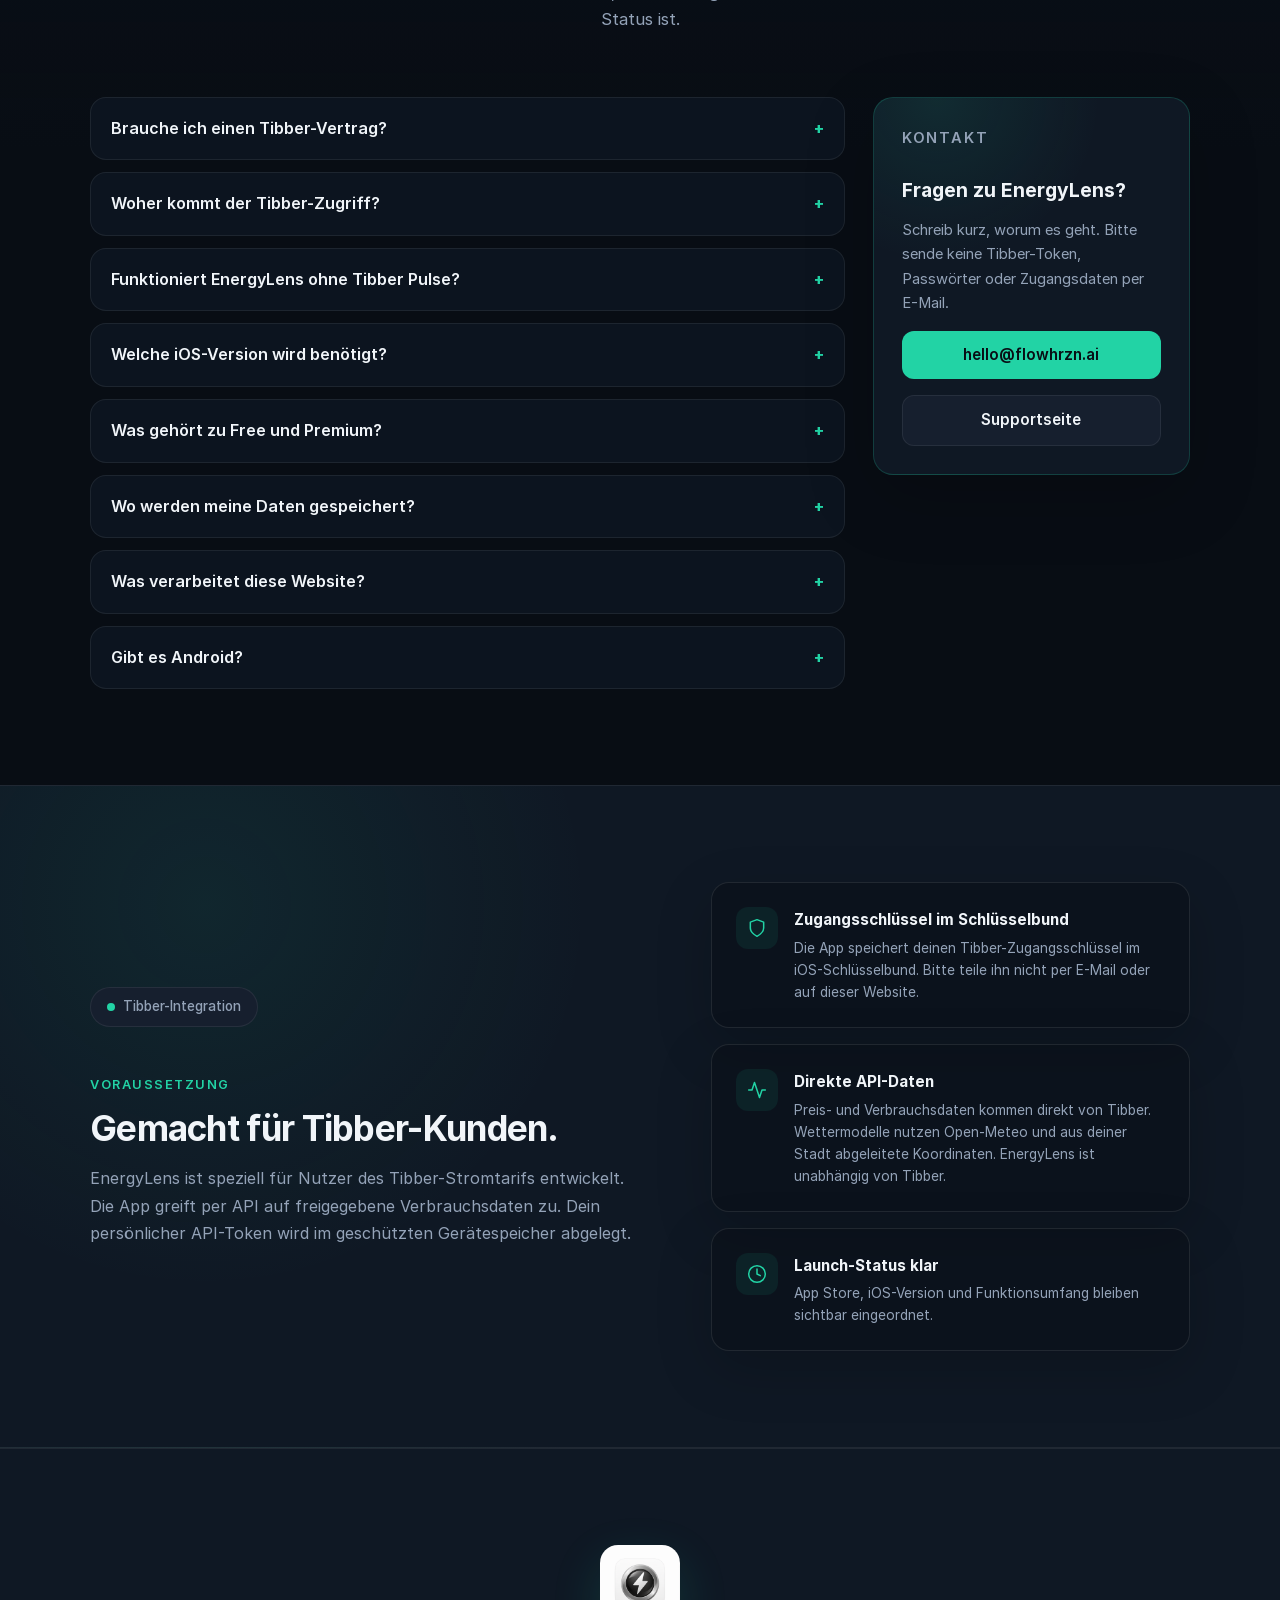
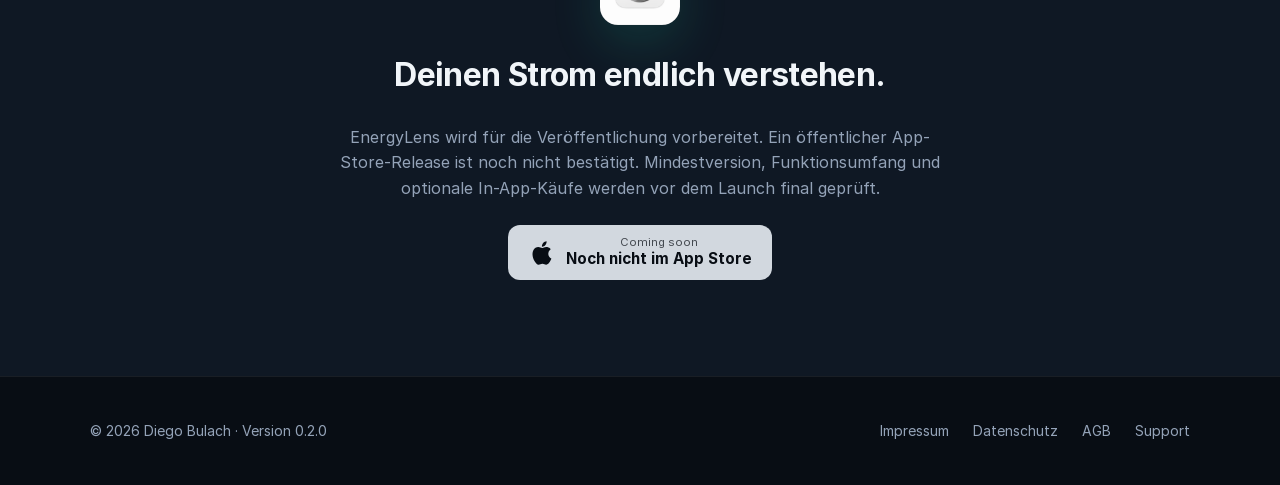
==== commit a797e9c7: "feat(web): simplify mobile navigation and clarify product facts" ====
--- a/site/index.html
+++ b/site/index.html
@@ -4,7 +4,7 @@
     <meta charset="UTF-8" />
     <meta name="viewport" content="width=device-width, initial-scale=1.0" />
     <title>EnergyLens — Strompreise und Verbrauch verstehen</title>
-    <meta name="description" content="EnergyLens bereitet stündliche Tibber-Preise sowie Verbrauchs- und Kostendaten verständlich auf. Die iPhone-App befindet sich vor dem App-Store-Launch." />
+    <meta name="description" content="EnergyLens bereitet Tibber-Strompreise, Verbrauch und Kosten verständlich auf. Die Preisintervalle hängen von den verfügbaren Daten ab. Die iPhone-App ist vor dem App-Store-Launch." />
     <meta name="robots" content="index, follow" />
     <link rel="canonical" href="https://energylens.app/" />
     <link rel="icon" href="./assets/images/app-icon-new.png" type="image/png" />
@@ -13,7 +13,7 @@
     <meta property="og:type" content="website" />
     <meta property="og:url" content="https://energylens.app/" />
     <meta property="og:title" content="EnergyLens — Strompreise verstehen" />
-    <meta property="og:description" content="Stündliche Tibber-Preise, Verbrauch und Kosten verständlich aufbereitet. EnergyLens für iPhone ist noch nicht im App Store." />
+    <meta property="og:description" content="Tibber-Strompreise, Verbrauch und Kosten verständlich aufbereitet. EnergyLens für iPhone ist noch nicht im App Store." />
     <meta property="og:locale" content="de_DE" />
     <meta property="og:image" content="https://energylens.app/assets/images/energylens-social-preview.png" />
     <meta property="og:image:width" content="1200" />
@@ -21,37 +21,49 @@
     <meta property="og:image:alt" content="EnergyLens App-Icon und Dashboard auf dunkelblauem Hintergrund" />
     <meta name="twitter:card" content="summary_large_image" />
     <meta name="twitter:title" content="EnergyLens — Strompreise verstehen" />
-    <meta name="twitter:description" content="Stündliche Tibber-Preise, Verbrauch und Kosten verständlich aufbereitet." />
+    <meta name="twitter:description" content="Tibber-Strompreise, Verbrauch und Kosten verständlich aufbereitet. EnergyLens für iPhone befindet sich vor dem App-Store-Launch." />
     <meta name="twitter:image" content="https://energylens.app/assets/images/energylens-social-preview.png" />
 
     <link rel="stylesheet" href="./assets/css/styles.css" />
   </head>
   <body>
+    <a class="skip-link" href="#main-content">Zum Inhalt</a>
     <header class="site-nav" id="nav">
       <div class="site-nav__inner">
         <a class="nav-brand" href="./" aria-label="EnergyLens Startseite">
           <img src="./assets/images/app-icon-new.png" alt="EnergyLens Icon" />
           <span>EnergyLens</span>
         </a>
-        <nav class="nav-links" aria-label="Hauptnavigation">
+        <nav class="nav-links nav-links--desktop" aria-label="Hauptnavigation">
           <a href="#features">Features</a>
           <a href="#tibber">Tibber</a>
           <a href="#faq">FAQ</a>
           <a href="#launch-status">Launchstatus</a>
+          <a href="./support.html">Support</a>
         </nav>
+        <details class="mobile-menu">
+          <summary>Menü</summary>
+          <nav aria-label="Mobile Hauptnavigation">
+            <a href="#features">Features</a>
+            <a href="#tibber">Tibber</a>
+            <a href="#faq">FAQ</a>
+            <a href="#launch-status">Launchstatus</a>
+            <a href="./support.html">Support</a>
+          </nav>
+        </details>
       </div>
     </header>
 
-    <main>
+    <main id="main-content" tabindex="-1">
       <!-- Hero -->
       <section class="hero">
         <div class="hero-inner">
           <div class="hero-copy">
             <span class="hero-eyebrow">EnergyLens für iPhone</span>
-            <h1>Strompreise sehen, bevor sie teuer werden.</h1>
+            <h1>Strompreise.<br />Klar im Blick.</h1>
             <p class="hero-sub">
-              EnergyLens macht Tibber-Preise, Verbrauch und Kostenvergleiche
-              so lesbar, dass du gute Entscheidungen direkt im Alltag triffst.
+              Preise vergleichen, Verbrauch verstehen, Laufzeiten planen.
+              Für Tibber-Kunden mit iPhone.
             </p>
             <div class="hero-actions">
               <a class="button button-primary" href="#launch-status">Launchstatus ansehen</a>
@@ -59,22 +71,21 @@
             </div>
             <div class="hero-proof" aria-label="Produktvertrauen">
               <span>Geschützter Gerätespeicher</span>
-              <span>iOS-Version in Prüfung</span>
-              <span>Widgets geplant</span>
+              <span>Noch nicht im App Store</span>
             </div>
           </div>
           <div class="hero-visual">
             <div class="hero-device-stage">
               <div class="hero-meter-card hero-meter-card--price">
-                <span>Günstigste Stunde</span>
-                <strong>14:00</strong>
+                <span>Strompreise</span>
+                <strong>Zeiträume vergleichen</strong>
               </div>
               <div class="hero-meter-card hero-meter-card--saving">
                 <span>Heute im Blick</span>
                 <strong>Preis + Verbrauch</strong>
               </div>
               <div class="phone-frame hero-phone">
-                <img class="phone-screenshot" src="./assets/images/screenshot-dashboard.png" alt="EnergyLens Dashboard" />
+                <img class="phone-screenshot" src="./assets/images/screenshot-dashboard.png" alt="EnergyLens-Entwicklungsansicht: Dashboard vor der Tibber-Verbindung, noch ohne Verbrauchsdaten" />
               </div>
             </div>
           </div>
@@ -87,12 +98,13 @@
           <div class="section-header reveal">
             <p class="section-kicker">App-Vorschau</p>
             <h2>Alles auf einen Blick.</h2>
-            <p class="section-subtitle">Von stündlichen Strompreisen über optimale Ladezeiten bis zur Jahresanalyse mit Effizienz-Score.</p>
+            <p class="section-subtitle">Preise vergleichen, Laufzeiten planen und Verbrauch einordnen. Prognosen und Modellwerte dienen zur Orientierung, nicht als Abrechnung oder garantierte Ersparnis.</p>
+            <p class="preview-note">Die Bilder zeigen einen früheren Entwicklungsstand. Oberfläche und Funktionsumfang können sich bis zur Veröffentlichung ändern. Für Datenflüsse gilt die aktuelle Erklärung unter <a href="#tibber">Tibber &amp; Datenschutz</a>, nicht ältere Hinweise in den Bildern.</p>
           </div>
           <div class="preview-grid reveal">
             <div class="preview-item">
               <div class="phone-frame phone-light">
-                <img class="phone-screenshot" src="./assets/images/screenshot-dashboard.png" alt="EnergyLens Light Mode" />
+                <img class="phone-screenshot" src="./assets/images/screenshot-dashboard.png" alt="Frühere Dashboard-Entwicklungsansicht ohne Tibber-Verbindung im hellen Modus" />
               </div>
               <div class="preview-copy">
                 <p class="preview-label">Dashboard</p>
@@ -101,7 +113,7 @@
             </div>
             <div class="preview-item">
               <div class="phone-frame">
-                <img class="phone-screenshot" src="./assets/images/screenshot-dashboard-dark.png" alt="EnergyLens Dark Mode" />
+                <img class="phone-screenshot" src="./assets/images/screenshot-dashboard-dark.png" alt="Frühere Dashboard-Entwicklungsansicht im dunklen Modus" />
               </div>
               <div class="preview-copy">
                 <p class="preview-label">Dark Mode</p>
@@ -110,7 +122,7 @@
             </div>
             <div class="preview-item">
               <div class="phone-frame">
-                <img class="phone-screenshot" src="./assets/images/screenshot-beste-zeiten.png" alt="EnergyLens Beste Zeiten" />
+                <img class="phone-screenshot" src="./assets/images/screenshot-beste-zeiten.png" alt="Frühere Entwicklungsansicht mit Preisfenstern und Gerätelaufzeit" />
               </div>
               <div class="preview-copy">
                 <p class="preview-label">Beste Zeiten</p>
@@ -119,7 +131,7 @@
             </div>
             <div class="preview-item">
               <div class="phone-frame">
-                <img class="phone-screenshot" src="./assets/images/screenshot-analyse.png" alt="EnergyLens Analyse" />
+                <img class="phone-screenshot" src="./assets/images/screenshot-analyse.png" alt="Frühere Analyse-Entwicklungsansicht mit Monatsvergleich" />
               </div>
               <div class="preview-copy">
                 <p class="preview-label">Analyse</p>
@@ -134,8 +146,8 @@
       <div class="stats-bar">
         <div class="stats-bar__inner">
           <div class="stat-item">
-            <span class="stat-number">Stündlich</span>
-            <span class="stat-label">Tibber-Preisdaten</span>
+            <span class="stat-number">Preisintervalle</span>
+            <span class="stat-label">Nach verfügbaren Tibber-Daten</span>
           </div>
           <div class="stat-item">
             <span class="stat-number">Tages / Monat</span>
@@ -143,7 +155,7 @@
           </div>
           <div class="stat-item">
             <span class="stat-number">iOS</span>
-            <span class="stat-label">Widget-Roadmap eingeordnet</span>
+            <span class="stat-label">App und Widgets in Entwicklung</span>
           </div>
         </div>
       </div>
@@ -164,8 +176,8 @@
               <div class="feature-icon">
                 <svg viewBox="0 0 24 24"><polyline points="22 12 18 12 15 21 9 3 6 12 2 12"/></svg>
               </div>
-              <h3>Stündliche Strompreise</h3>
-              <p>Die von Tibber bereitgestellten Stundenpreise im Blick — damit du weißt, wann Strom günstig ist und wann du lieber wartest.</p>
+              <h3>Strompreise im Verlauf</h3>
+              <p>EnergyLens fragt Viertelstundenpreise bei Tibber ab. Welche Intervalle tatsächlich vorliegen, hängt von deinem Zuhause, dem Markt und den verfügbaren Daten ab. Zeitfenster helfen beim Planen; Geräte startest du selbst.</p>
             </article>
             <article class="feature-card reveal">
               <div class="feature-icon">
@@ -185,8 +197,8 @@
               <div class="feature-icon">
                 <svg viewBox="0 0 24 24"><rect x="2" y="3" width="20" height="14" rx="2"/><path d="M8 21h8M12 17v4"/></svg>
               </div>
-              <h3>Widgets in Planung</h3>
-              <p>Homescreen-Widgets für Strompreis und Tagesverbrauch sind als nächster Ausbau geplant und werden klar als Roadmap geführt.</p>
+              <h3>Widgets im Entwicklungsstand</h3>
+              <p>Widgets sind bereits Teil der Entwicklung. Der freigegebene Umfang wird zum App-Release bestätigt — aktuell gibt es noch keinen verifizierten öffentlichen Download.</p>
             </article>
           </div>
         </div>
@@ -214,19 +226,24 @@
               </details>
               <details>
                 <summary>Funktioniert EnergyLens ohne Tibber Pulse?</summary>
-                <p>Basis-Auswertungen können ohne Pulse sinnvoll sein. Echte Live-Werte und sehr aktuelle Tagesdaten hängen von den verfügbaren Tibber-Daten und der jeweiligen Ausstattung ab.</p>
+                <p>Ja, für verfügbare Verlaufsdaten und Basis-Auswertungen. Live-Verbrauchswerte benötigen passende Pulse-Daten deines Tibber-Zuhauses. Ohne diese nutzt die App verfügbare Verlaufsdaten und Schätzungen; eine Schätzung ist kein Messwert.</p>
               </details>
               <details>
                 <summary>Welche iOS-Version wird benötigt?</summary>
                 <p>Die finale Mindestversion wird vor dem App-Store-Start mit dem aktuellen iOS-Build abgeglichen und erst dann verbindlich genannt.</p>
               </details>
               <details>
-                <summary>Was ist mit Premium geplant?</summary>
-                <p>Der Launch-Umfang wird vor App-Store-Start final geprüft. Analyse- und Prognosefunktionen sind als Premium-Richtung vorbereitet, werden aber erst nach verifiziertem StoreKit- und App-Review-Stand verbindlich beworben.</p>
+                <summary>Was gehört zu Free und Premium?</summary>
+                <p>Für den kostenlosen Umfang sind Dashboard, Beste Zeiten, Basisvergleiche, Standard-Widgets und lokale Alarme vorgesehen. Premium soll vertiefte Analysen, Prognosen und erweiterte Berichte ergänzen. Preise und endgültiger Umfang werden erst mit verifiziertem Store-Stand bestätigt.</p>
               </details>
               <details>
                 <summary>Wo werden meine Daten gespeichert?</summary>
-                <p>EnergyLens ist auf lokale Nutzung ausgelegt. Sensible Zugangsdaten gehören in den geschützten Gerätespeicher; eigene Server für Gesundheits- oder Energierohdaten werden auf dieser Landingpage nicht behauptet.</p>
+                <p>Verbrauchsdaten werden standardmäßig lokal gespeichert; der Tibber-Zugangsschlüssel liegt im iOS-Schlüsselbund. Die App ruft Energiedaten direkt bei Tibber ab. Für verfügbare Wettermodelle werden aus der Stadt deines Tibber-Zuhauses abgeleitete Koordinaten an Open-Meteo gesendet — ohne deinen Tibber-Zugangsschlüssel.</p>
+                <p>Die Aktivierung des optionalen iCloud-Abgleichs ist im aktuellen Entwicklungsstand vorübergehend deaktiviert. Bereits vorhandene Einstellungen werden überarbeitet; deshalb gilt keine pauschale Zusage, dass sämtliche Daten ausschließlich auf dem Gerät bleiben.</p>
+              </details>
+              <details>
+                <summary>Was verarbeitet diese Website?</summary>
+                <p>Diese statische Website verbindet sich nicht mit deinem Tibber-Konto und fragt keinen Zugangsschlüssel ab. Schriften und Bilder werden von der Website selbst geladen; der Seiten-Code bindet keine Analyse-Tracker ein. Beim Aufruf und bei Kontakt per E-Mail können beim jeweiligen Anbieter Verbindungs- und Kontaktdaten anfallen. Details stehen in der <a href="https://flowhrzn.ai/legal/datenschutz.html">Datenschutzerklärung</a>.</p>
               </details>
               <details>
                 <summary>Gibt es Android?</summary>
@@ -267,8 +284,8 @@
                   <svg width="20" height="20" viewBox="0 0 24 24" fill="none" stroke="var(--accent)" stroke-width="1.8" stroke-linecap="round" stroke-linejoin="round"><path d="M12 22s8-4 8-10V5l-8-3-8 3v7c0 6 8 10 8 10z"/></svg>
                 </div>
                 <div>
-                  <strong>Sicher & privat</strong>
-                  <p>Dein Tibber-Token wird im geschützten Speicher deines Geräts abgelegt.</p>
+                  <strong>Zugangsschlüssel im Schlüsselbund</strong>
+                  <p>Die App speichert deinen Tibber-Zugangsschlüssel im iOS-Schlüsselbund. Bitte teile ihn nicht per E-Mail oder auf dieser Website.</p>
                 </div>
               </div>
               <div class="trust-card">
@@ -277,7 +294,7 @@
                 </div>
                 <div>
                   <strong>Direkte API-Daten</strong>
-                  <p>Stundenpreise werden von der Tibber GraphQL API geladen.</p>
+                  <p>Preis- und Verbrauchsdaten kommen direkt von Tibber. Wettermodelle nutzen Open-Meteo und aus deiner Stadt abgeleitete Koordinaten. EnergyLens ist unabhängig von Tibber.</p>
                 </div>
               </div>
               <div class="trust-card">
@@ -299,7 +316,7 @@
         <div class="cta-inner reveal">
           <img class="cta-icon" src="./assets/images/app-icon.png" alt="EnergyLens" />
           <h2>Deinen Strom endlich verstehen.</h2>
-          <p>EnergyLens kommt in den App Store. Die Mindestversion wird vor dem Launch final bestätigt. Enthält optionale In-App-Käufe.</p>
+          <p>EnergyLens wird für die Veröffentlichung vorbereitet. Ein öffentlicher App-Store-Release ist noch nicht bestätigt. Mindestversion, Funktionsumfang und optionale In-App-Käufe werden vor dem Launch final geprüft.</p>
           <span class="app-store-btn app-store-btn--disabled" role="status" aria-label="EnergyLens ist noch nicht im App Store">
             <svg width="28" height="28" viewBox="0 0 24 24" fill="currentColor" aria-hidden="true">
               <path d="M18.71 19.5c-.83 1.24-1.71 2.45-3.05 2.47-1.34.03-1.77-.79-3.29-.79-1.53 0-2 .77-3.27.82-1.31.05-2.3-1.32-3.14-2.53C4.25 17 2.94 12.45 4.7 9.39c.87-1.52 2.43-2.48 4.12-2.51 1.28-.02 2.5.87 3.29.87.78 0 2.26-1.07 3.8-.91.65.03 2.47.26 3.64 1.98-.09.06-2.17 1.28-2.15 3.81.03 3.02 2.65 4.03 2.68 4.04-.03.07-.42 1.44-1.38 2.83M13 3.5c.73-.83 1.94-1.46 2.94-1.5.13 1.17-.34 2.35-1.04 3.19-.69.85-1.83 1.51-2.95 1.42-.15-1.15.41-2.35 1.05-3.11z"/>
@@ -315,7 +332,7 @@
 
     <footer class="site-footer">
       <div class="site-footer__inner">
-        <span class="footer-brand">© 2026 Diego Bulach · Version 0.1.6</span>
+        <span class="footer-brand">© 2026 Diego Bulach · Version 0.2.0</span>
         <nav class="footer-links" aria-label="Rechtliches">
           <a href="https://flowhrzn.ai/legal/impressum.html">Impressum</a>
           <a href="https://flowhrzn.ai/legal/datenschutz.html">Datenschutz</a>
@@ -331,13 +348,62 @@
         nav.classList.toggle('scrolled', window.scrollY > 32);
       }, { passive: true });
 
-      const observer = new IntersectionObserver(
-        (entries) => entries.forEach(e => {
-          if (e.isIntersecting) { e.target.classList.add('is-visible'); observer.unobserve(e.target); }
-        }),
-        { threshold: 0.1 }
-      );
-      document.querySelectorAll('.reveal').forEach(el => observer.observe(el));
+      const menu = document.querySelector('.mobile-menu');
+      const menuToggle = menu.querySelector('summary');
+      document.addEventListener('keydown', event => {
+        if (event.key === 'Escape' && menu.open) {
+          menu.open = false;
+          menuToggle.focus();
+          event.preventDefault();
+        }
+      });
+      menu.querySelectorAll('a').forEach(link => link.addEventListener('click', () => {
+        menu.open = false;
+        if (link.hash) {
+          const target = document.getElementById(link.hash.slice(1));
+          if (target) {
+            target.tabIndex = -1;
+            target.focus({ preventScroll: true });
+          }
+        }
+      }));
+      window.matchMedia('(min-width: 769px)').addEventListener('change', event => {
+        if (event.matches) {
+          const focusWasInside = menu.contains(document.activeElement);
+          menu.open = false;
+          if (focusWasInside) document.querySelector('.nav-links--desktop a').focus();
+        }
+      });
+
+      // Product copy remains independent of images, including cached failures.
+      document.querySelectorAll('.phone-screenshot').forEach(img => {
+        const showFallback = () => {
+          if (img.hidden) return;
+          img.hidden = true;
+          const fallback = document.createElement('p');
+          fallback.className = 'image-fallback';
+          fallback.textContent = 'Produktvorschau nicht verfügbar. Die Funktionen sind im Text darunter beschrieben.';
+          img.parentElement.append(fallback);
+        };
+        img.addEventListener('error', showFallback);
+        if (img.complete && img.naturalWidth === 0) showFallback();
+      });
+
+      // Content is visible by default. Animation is never a loading gate.
+      if (!window.matchMedia('(prefers-reduced-motion: reduce)').matches &&
+          'IntersectionObserver' in window) {
+        try {
+          const observer = new IntersectionObserver(entries => entries.forEach(entry => {
+            if (entry.isIntersecting) {
+              entry.target.classList.add('is-visible');
+              observer.unobserve(entry.target);
+            }
+          }), { threshold: 0.1 });
+          document.querySelectorAll('.reveal').forEach(element => observer.observe(element));
+        } catch (_) {
+          // Unsupported/failed observers must not affect readability.
+        }
+      }
     </script>
   </body>
 </html>
--- a/site/assets/css/styles.css
+++ b/site/assets/css/styles.css
@@ -23,6 +23,11 @@
 }
 
 html { scroll-behavior: smooth; }
+[id] { scroll-margin-top: 6rem; }
+a, summary, button { -webkit-tap-highlight-color: transparent; }
+:focus-visible { outline: 3px solid var(--accent); outline-offset: 5px; }
+.skip-link { position: fixed; top: 8px; left: 12px; z-index: 110; padding: 12px 18px; background: var(--text); color: var(--bg); transform: translateY(-180%); }
+.skip-link:focus { transform: none; }
 
 body {
   background: var(--bg);
@@ -31,31 +36,33 @@
   font-size: 1rem;
   line-height: 1.6;
   -webkit-font-smoothing: antialiased;
+  overflow-wrap: anywhere;
+  hyphens: auto;
 }
 
 /* ── Nav ── */
 .site-nav {
-  position: fixed;
+  position: sticky;
   top: 0; left: 0; right: 0;
   z-index: 100;
+  background: var(--bg);
   transition: background 0.3s, border-color 0.3s;
 }
 .site-nav.scrolled {
-  background: rgba(8,13,20,0.85);
-  backdrop-filter: blur(16px);
-  -webkit-backdrop-filter: blur(16px);
+  background: var(--bg);
   border-bottom: 1px solid var(--border);
 }
 .site-nav__inner {
   max-width: 1100px;
   margin: 0 auto;
   padding: 0 32px;
-  height: 64px;
+  min-height: 64px;
   display: flex;
   align-items: center;
   justify-content: space-between;
 }
 .nav-brand {
+  min-width: 0;
   display: flex;
   align-items: center;
   gap: 10px;
@@ -63,12 +70,16 @@
 }
 .nav-brand img { width: 32px; height: 32px; border-radius: 8px; }
 .nav-brand span { font-weight: 700; font-size: 1.05rem; color: var(--text); }
+.nav-brand span { overflow-wrap: anywhere; }
 .nav-links {
   display: flex;
   align-items: center;
   gap: 28px;
 }
 .nav-links a {
+  display: inline-flex;
+  align-items: center;
+  min-height: 44px;
   text-decoration: none;
   font-size: 0.9rem;
   font-weight: 500;
@@ -76,9 +87,15 @@
   transition: color 0.2s;
 }
 .nav-links a:hover { color: var(--text); }
+.mobile-menu { display: none; }
+.mobile-menu summary { cursor: pointer; min-height: 44px; min-width: 72px; padding: 10px 12px; color: var(--text); border: 1px solid var(--border); border-radius: 10px; }
+.mobile-menu nav { position: absolute; top: 100%; left: 20px; right: 20px; padding: 8px; max-height: calc(100dvh - 110px); overflow-y: auto; background: var(--surface); border: 1px solid var(--border); border-radius: 12px; box-shadow: 0 12px 30px #0008; }
+.mobile-menu nav a { display: block; min-height: 44px; padding: 12px; color: var(--text); text-decoration: none; border-radius: 8px; }
+.mobile-menu nav a:hover { background: var(--surface-2); }
 
 /* ── Buttons ── */
 .button {
+  max-width: 100%;
   display: inline-flex;
   align-items: center;
   gap: 8px;
@@ -105,12 +122,12 @@
 
 /* ── Hero ── */
 .hero {
-  min-height: 100vh;
+  min-height: calc(100vh - 64px);
   display: flex;
   align-items: center;
   position: relative;
   overflow: hidden;
-  padding: 120px 32px 80px;
+  padding: 56px 32px 64px;
 }
 .hero::before {
   content: '';
@@ -156,6 +173,7 @@
   z-index: 1;
 }
 .hero-copy { display: flex; flex-direction: column; gap: 28px; }
+.hero-copy, .hero-visual { min-width: 0; }
 .hero-eyebrow {
   display: inline-flex;
   align-items: center;
@@ -210,6 +228,7 @@
 }
 
 .app-store-btn {
+  max-width: 100%;
   display: inline-flex;
   align-items: center;
   gap: 10px;
@@ -242,6 +261,7 @@
   border-radius: 24px;
   background: var(--surface);
 }
+.support-card .button { overflow-wrap: anywhere; }
 .support-card h1 { margin: 12px 0 18px; font-size: clamp(2.2rem, 6vw, 4rem); }
 .support-card p { color: var(--text-2); line-height: 1.7; }
 .support-card .button { margin-top: 18px; }
@@ -302,7 +322,7 @@
 .hero-meter-card span {
   display: block;
   color: var(--text-2);
-  font-size: 0.72rem;
+  font-size: 0.875rem;
   font-weight: 600;
   margin-bottom: 5px;
 }
@@ -359,6 +379,8 @@
   border-radius: 36px;
   display: block;
 }
+.phone-screenshot[hidden] { display: none; }
+.image-fallback { padding: 24px 12px; color: var(--text); background: var(--surface); border-radius: 24px; font-size: 1rem; }
 
 /* ── App Preview ── */
 .preview-section {
@@ -390,9 +412,9 @@
     inset 0 0 0 1px rgba(0,0,0,0.04);
 }
 .preview-label {
-  font-size: 0.8rem;
+  font-size: 0.875rem;
   font-weight: 500;
-  color: var(--muted);
+  color: var(--text-2);
   letter-spacing: 0.06em;
   text-transform: uppercase;
 }
@@ -403,9 +425,11 @@
 .preview-copy span {
   display: block;
   color: var(--text-2);
-  font-size: 0.84rem;
+  font-size: 0.875rem;
   line-height: 1.5;
 }
+.preview-note { max-width: 680px; margin: 20px auto 0; color: var(--text-2); font-size: 0.875rem; }
+.preview-note a, .faq-list a { color: var(--accent); text-underline-offset: 3px; }
 
 /* ── Stats bar ── */
 .stats-bar {
@@ -705,25 +729,31 @@
   gap: 16px;
   flex-wrap: wrap;
 }
-.footer-brand { font-size: 0.85rem; color: var(--muted); }
+.footer-brand { font-size: 0.875rem; color: var(--text-2); }
 .footer-links { display: flex; gap: 24px; flex-wrap: wrap; }
 .footer-links a {
   text-decoration: none;
-  font-size: 0.85rem;
-  color: var(--muted);
+  display: inline-flex;
+  align-items: center;
+  min-height: 44px;
+  font-size: 0.875rem;
+  color: var(--text-2);
   transition: color 0.2s;
 }
 .footer-links a:hover { color: var(--text-2); }
 
 /* ── Scroll reveal ── */
 .reveal {
-  opacity: 0;
-  transform: translateY(24px);
-  transition: opacity 0.6s ease, transform 0.6s ease;
-}
-.reveal.is-visible {
   opacity: 1;
   transform: none;
+}
+.reveal.is-visible {
+  animation: reveal-in 0.45s ease;
+}
+@keyframes reveal-in { from { transform: translateY(12px); } to { transform: none; } }
+@media (prefers-reduced-motion: reduce) {
+  html { scroll-behavior: auto; }
+  *, *::before, *::after { animation: none !important; transition: none !important; }
 }
 
 /* ── Responsive ── */
@@ -731,7 +761,8 @@
   .hero-inner { grid-template-columns: 1fr; gap: 48px; text-align: center; }
   .hero-copy { align-items: center; }
   .hero-sub { text-align: center; }
-  .hero-visual { order: -1; }
+  .hero { min-height: auto; padding-top: 32px; }
+  .hero-visual { order: 0; }
   .hero-device-stage { min-height: 460px; width: min(360px, 100%); }
   .hero-device-stage::before { width: 320px; }
   .hero-device-stage::after { width: 230px; }
@@ -750,10 +781,18 @@
   .site-nav__inner { padding: 0 20px; }
   .section { padding: 64px 20px; }
   .nav-links { gap: 16px; }
+  .nav-links--desktop { display: none; }
+  .mobile-menu { display: block; flex-shrink: 0; }
+  .site-nav__inner { gap: 12px; padding-top: 8px; padding-bottom: 8px; }
 }
 
 @media (max-width: 460px) {
   .hero { padding-left: 20px; padding-right: 20px; }
+  .hero-copy { gap: 18px; }
+  .hero h1 { font-size: 2rem; }
+  .hero-sub { font-size: 1rem; line-height: 1.6; }
+  .hero-eyebrow { font-size: 0.875rem; }
+  .hero-proof span { font-size: 0.875rem; }
   .hero-actions { justify-content: center; }
   .hero-device-stage { min-height: 420px; }
   .hero-meter-card {
@@ -773,5 +812,4 @@
   .hero-meter-card--saving { bottom: 0; }
   .phone-frame { border-radius: 36px; }
   .phone-screenshot { border-radius: 28px; }
-  .nav-links { display: none; }
-}
+}
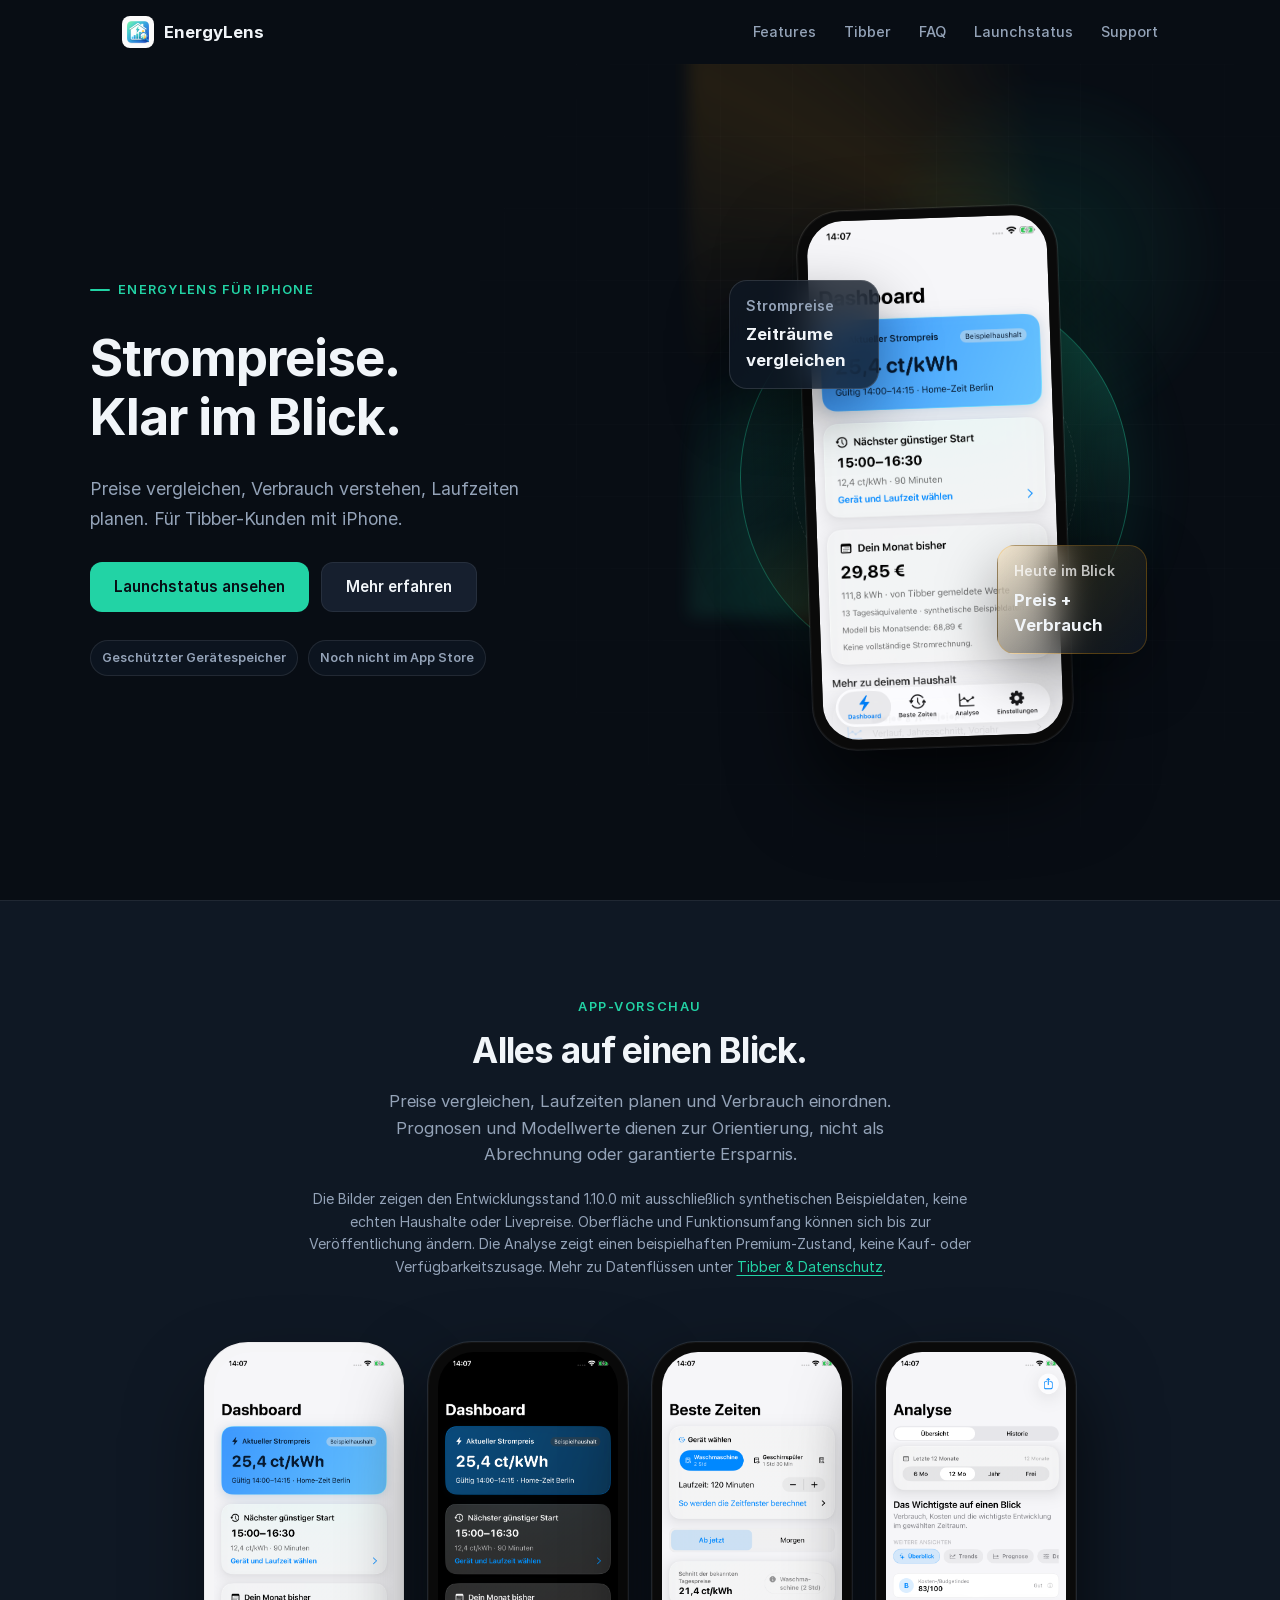
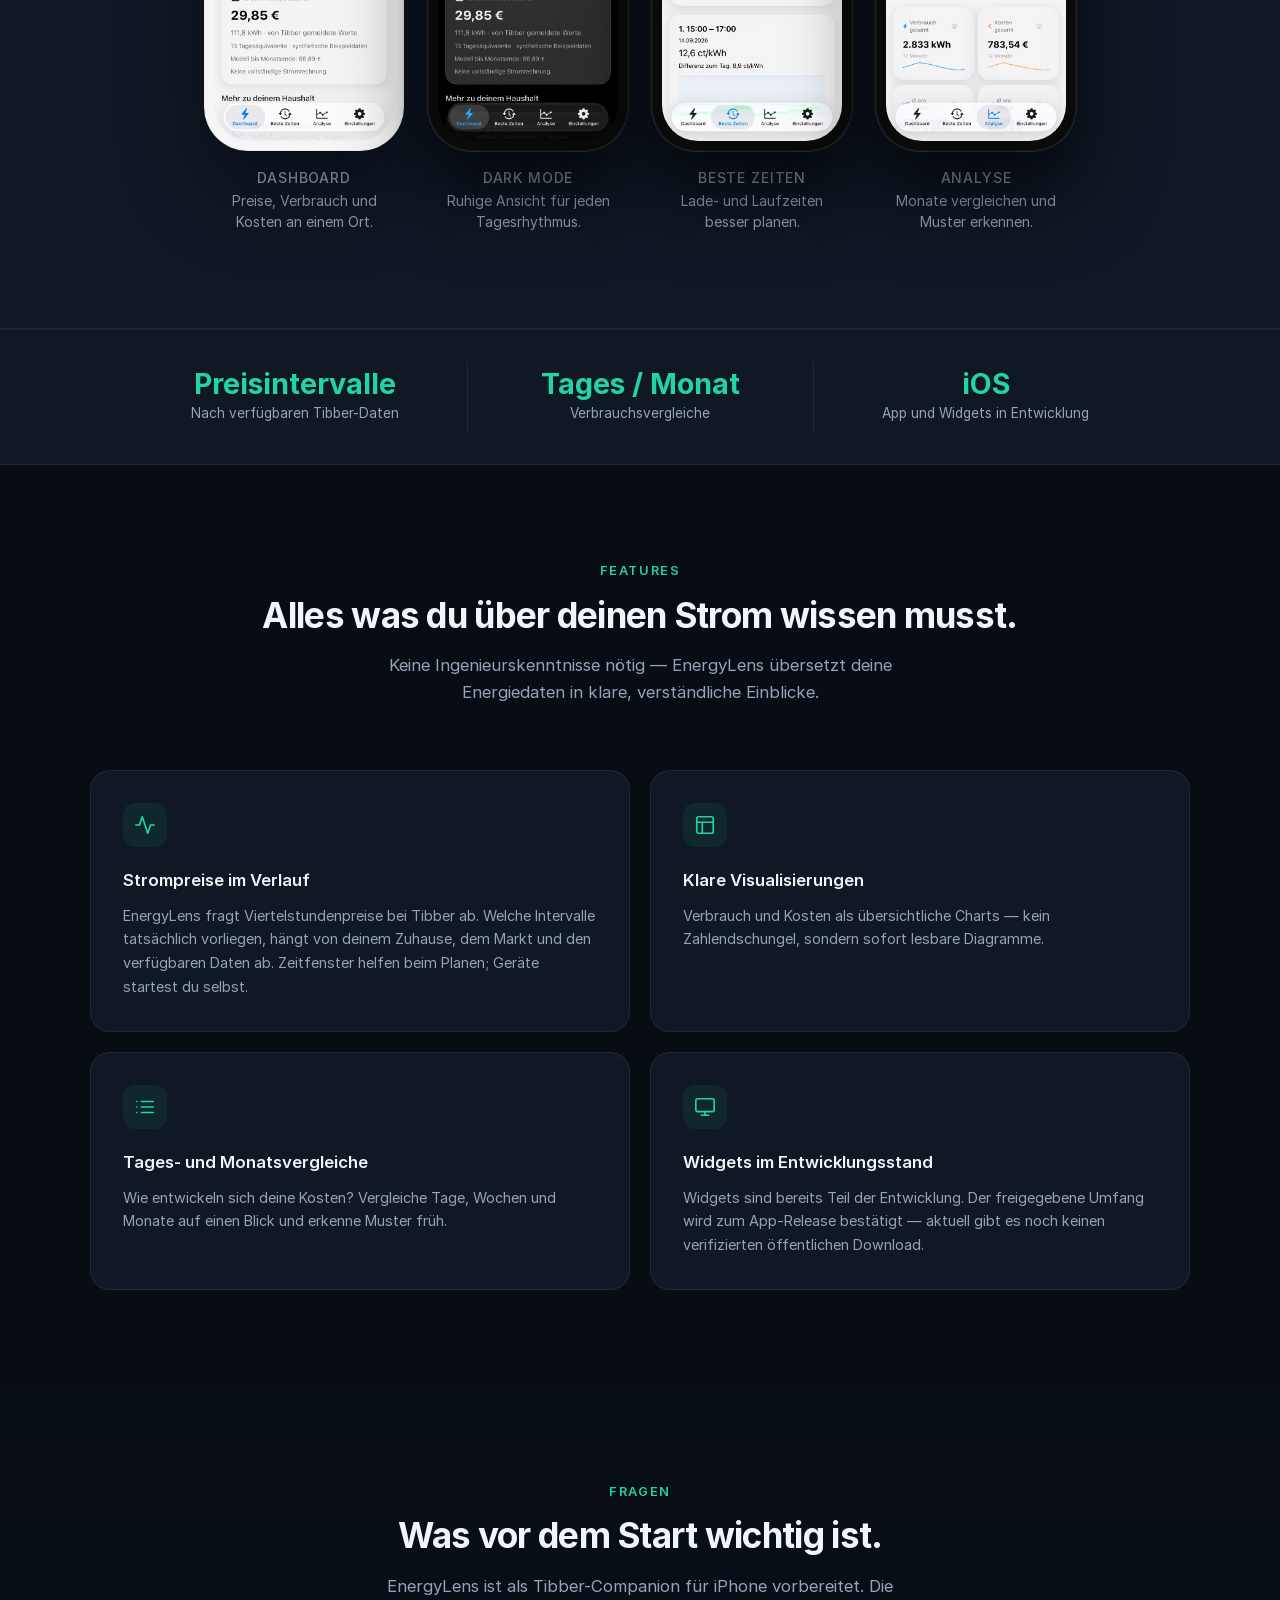
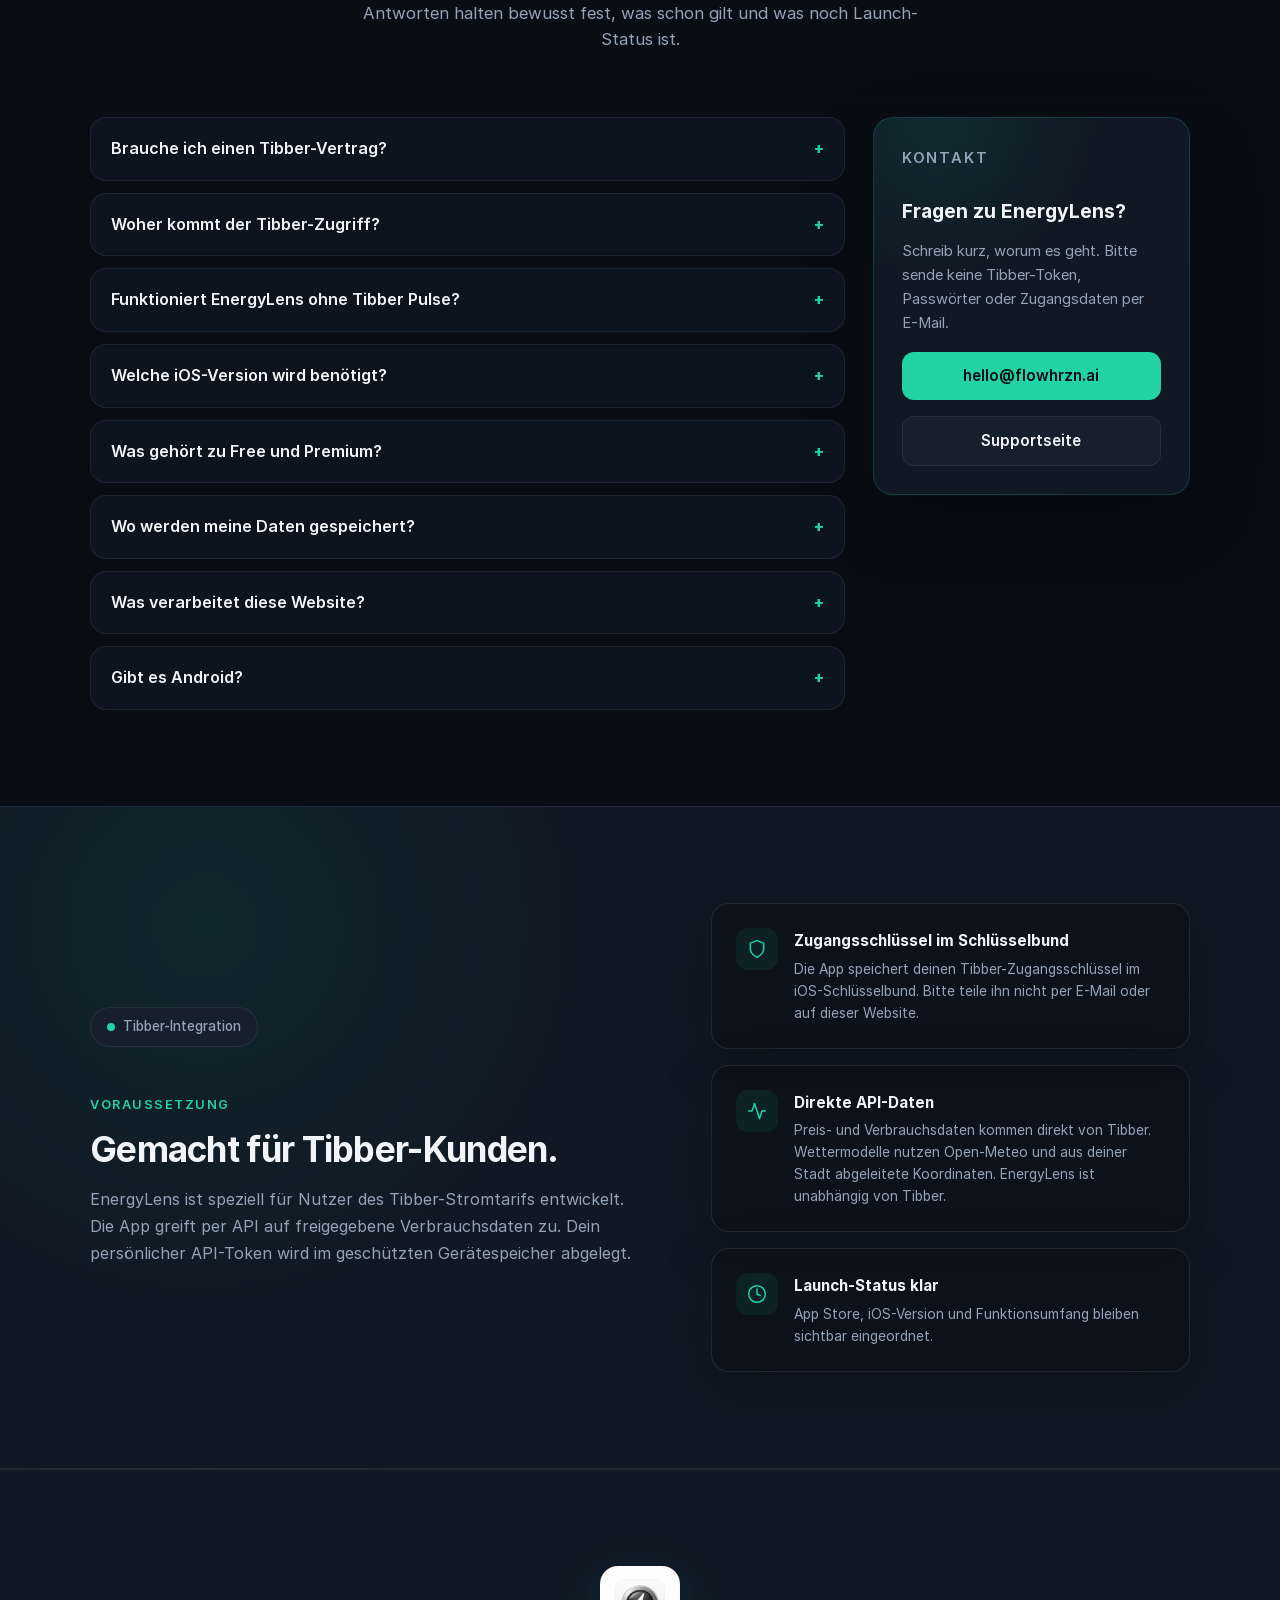
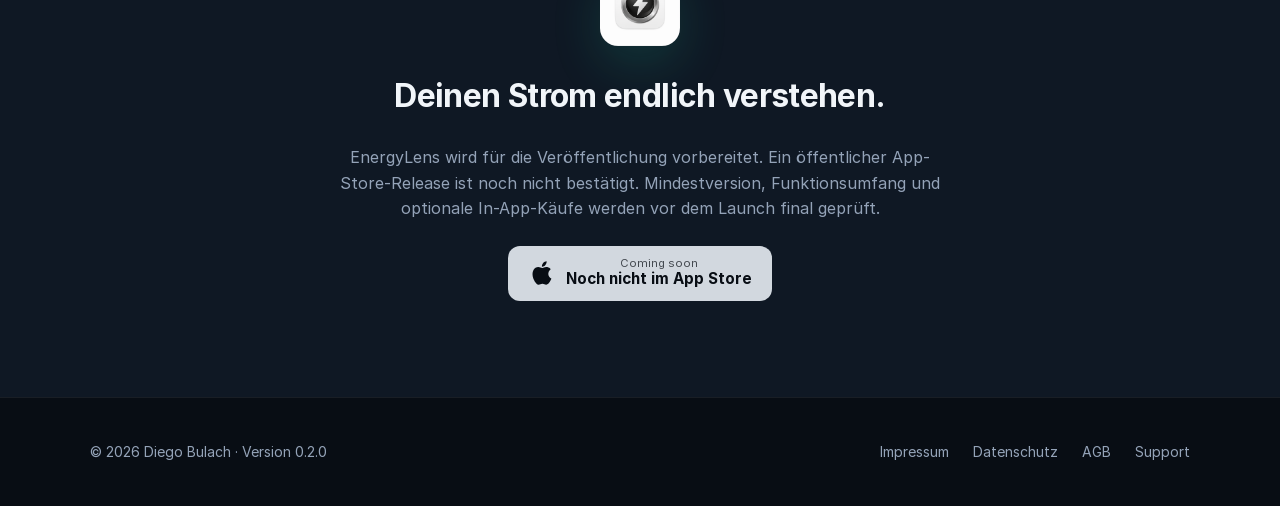
==== commit 42854c7c: "docs(web): complete synthetic product imagery and issue 22 QA" ====
--- a/site/index.html
+++ b/site/index.html
@@ -18,7 +18,7 @@
     <meta property="og:image" content="https://energylens.app/assets/images/energylens-social-preview.png" />
     <meta property="og:image:width" content="1200" />
     <meta property="og:image:height" content="630" />
-    <meta property="og:image:alt" content="EnergyLens App-Icon und Dashboard auf dunkelblauem Hintergrund" />
+    <meta property="og:image:alt" content="EnergyLens: Strompreise klar im Blick. In Entwicklung, noch nicht im App Store." />
     <meta name="twitter:card" content="summary_large_image" />
     <meta name="twitter:title" content="EnergyLens — Strompreise verstehen" />
     <meta name="twitter:description" content="Tibber-Strompreise, Verbrauch und Kosten verständlich aufbereitet. EnergyLens für iPhone befindet sich vor dem App-Store-Launch." />
@@ -85,7 +85,7 @@
                 <strong>Preis + Verbrauch</strong>
               </div>
               <div class="phone-frame hero-phone">
-                <img class="phone-screenshot" src="./assets/images/screenshot-dashboard.png" alt="EnergyLens-Entwicklungsansicht: Dashboard vor der Tibber-Verbindung, noch ohne Verbrauchsdaten" />
+                <img class="phone-screenshot" src="./assets/images/screenshot-dashboard.png" alt="EnergyLens-Dashboard mit synthetischen Beispieldaten: aktueller Strompreis, günstiger Start und bisherige Monatswerte" />
               </div>
             </div>
           </div>
@@ -99,12 +99,12 @@
             <p class="section-kicker">App-Vorschau</p>
             <h2>Alles auf einen Blick.</h2>
             <p class="section-subtitle">Preise vergleichen, Laufzeiten planen und Verbrauch einordnen. Prognosen und Modellwerte dienen zur Orientierung, nicht als Abrechnung oder garantierte Ersparnis.</p>
-            <p class="preview-note">Die Bilder zeigen einen früheren Entwicklungsstand. Oberfläche und Funktionsumfang können sich bis zur Veröffentlichung ändern. Für Datenflüsse gilt die aktuelle Erklärung unter <a href="#tibber">Tibber &amp; Datenschutz</a>, nicht ältere Hinweise in den Bildern.</p>
+            <p class="preview-note">Die Bilder zeigen den Entwicklungsstand 1.10.0 mit ausschließlich synthetischen Beispieldaten, keine echten Haushalte oder Livepreise. Oberfläche und Funktionsumfang können sich bis zur Veröffentlichung ändern. Die Analyse zeigt einen beispielhaften Premium-Zustand, keine Kauf- oder Verfügbarkeitszusage. Mehr zu Datenflüssen unter <a href="#tibber">Tibber &amp; Datenschutz</a>.</p>
           </div>
           <div class="preview-grid reveal">
             <div class="preview-item">
               <div class="phone-frame phone-light">
-                <img class="phone-screenshot" src="./assets/images/screenshot-dashboard.png" alt="Frühere Dashboard-Entwicklungsansicht ohne Tibber-Verbindung im hellen Modus" />
+                <img class="phone-screenshot" src="./assets/images/screenshot-dashboard.png" alt="Dashboard im hellen Modus mit synthetischem Strompreis, Zeitfenster und Monatsverbrauch" />
               </div>
               <div class="preview-copy">
                 <p class="preview-label">Dashboard</p>
@@ -113,7 +113,7 @@
             </div>
             <div class="preview-item">
               <div class="phone-frame">
-                <img class="phone-screenshot" src="./assets/images/screenshot-dashboard-dark.png" alt="Frühere Dashboard-Entwicklungsansicht im dunklen Modus" />
+                <img class="phone-screenshot" src="./assets/images/screenshot-dashboard-dark.png" alt="Dashboard im dunklen Modus mit denselben synthetischen Preis- und Monatswerten" />
               </div>
               <div class="preview-copy">
                 <p class="preview-label">Dark Mode</p>
@@ -122,7 +122,7 @@
             </div>
             <div class="preview-item">
               <div class="phone-frame">
-                <img class="phone-screenshot" src="./assets/images/screenshot-beste-zeiten.png" alt="Frühere Entwicklungsansicht mit Preisfenstern und Gerätelaufzeit" />
+                <img class="phone-screenshot" src="./assets/images/screenshot-beste-zeiten.png" alt="Beste Zeiten mit synthetischem Preisfenster für eine Waschmaschine und 120 Minuten Laufzeit" />
               </div>
               <div class="preview-copy">
                 <p class="preview-label">Beste Zeiten</p>
@@ -131,7 +131,7 @@
             </div>
             <div class="preview-item">
               <div class="phone-frame">
-                <img class="phone-screenshot" src="./assets/images/screenshot-analyse.png" alt="Frühere Analyse-Entwicklungsansicht mit Monatsvergleich" />
+                <img class="phone-screenshot" src="./assets/images/screenshot-analyse.png" alt="Analyse im beispielhaften Premium-Zustand mit synthetischem Verbrauch und Kosten über zwölf Monate" />
               </div>
               <div class="preview-copy">
                 <p class="preview-label">Analyse</p>
